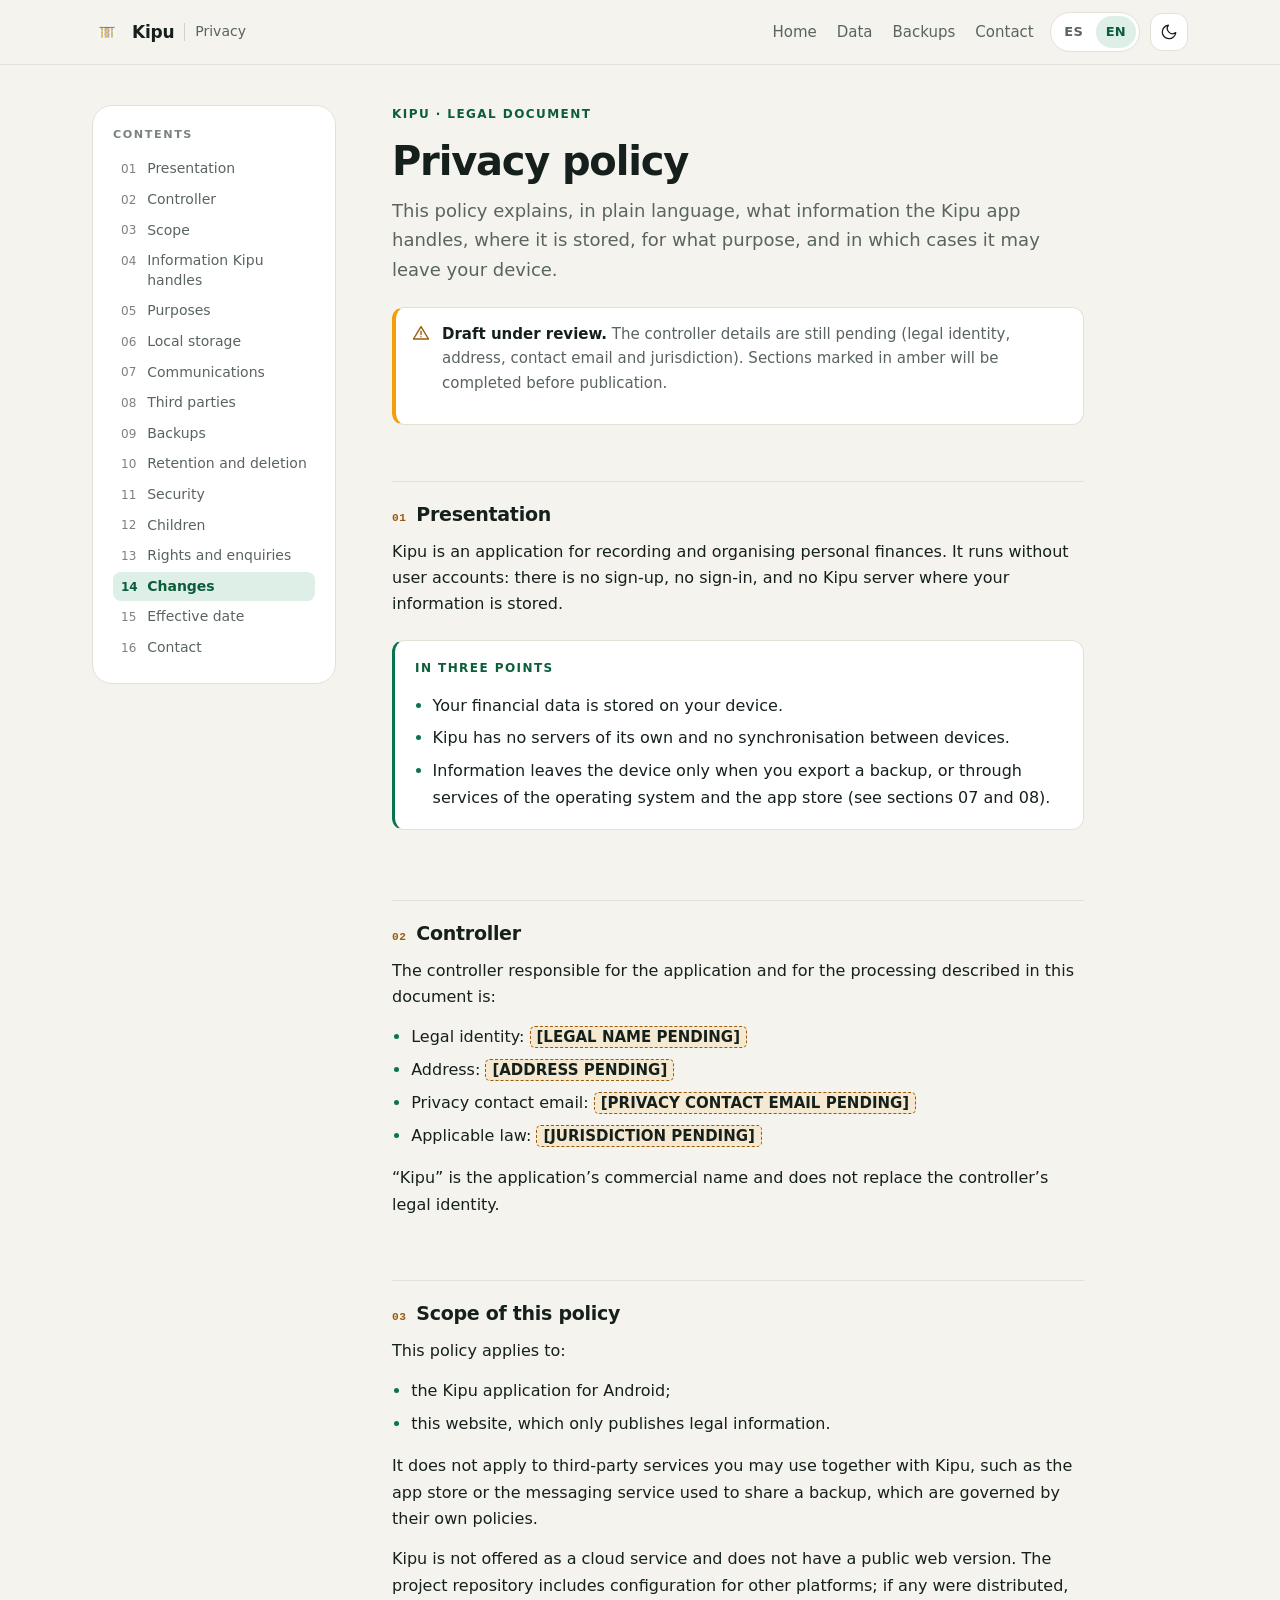
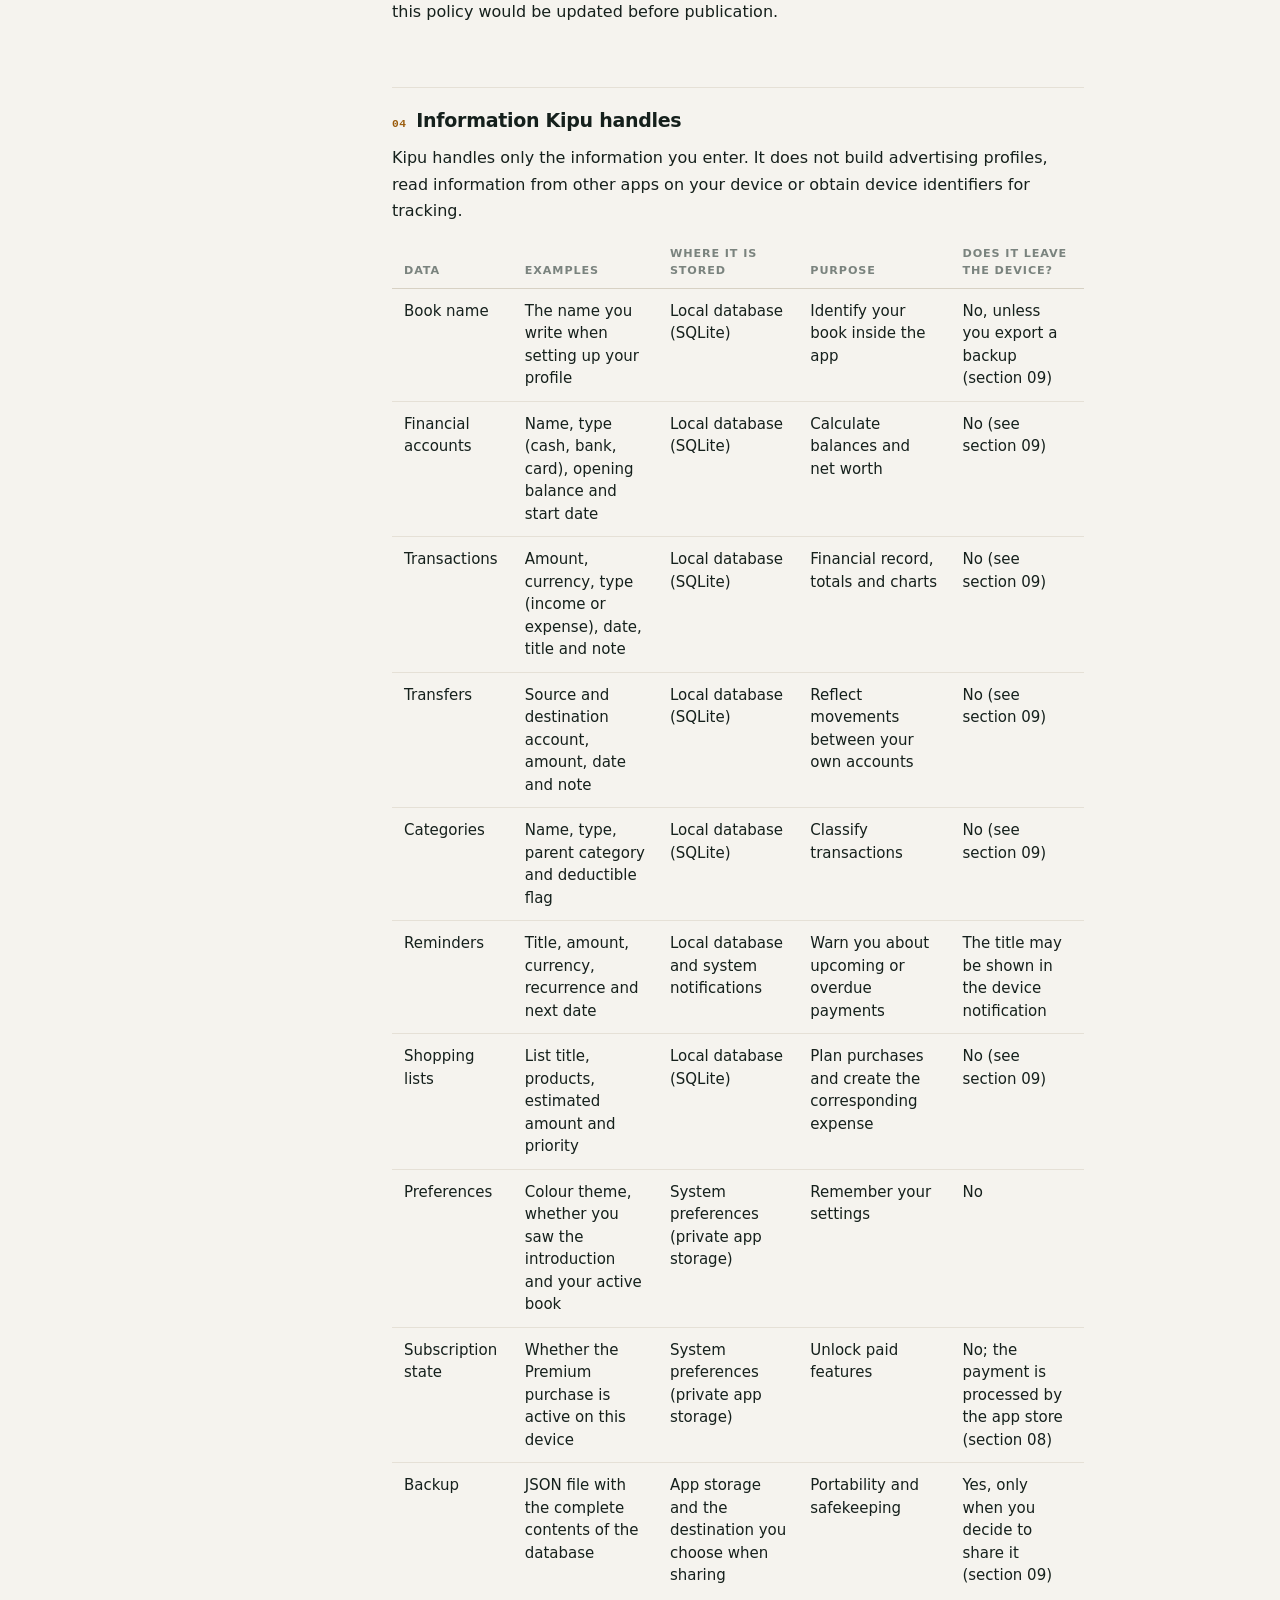
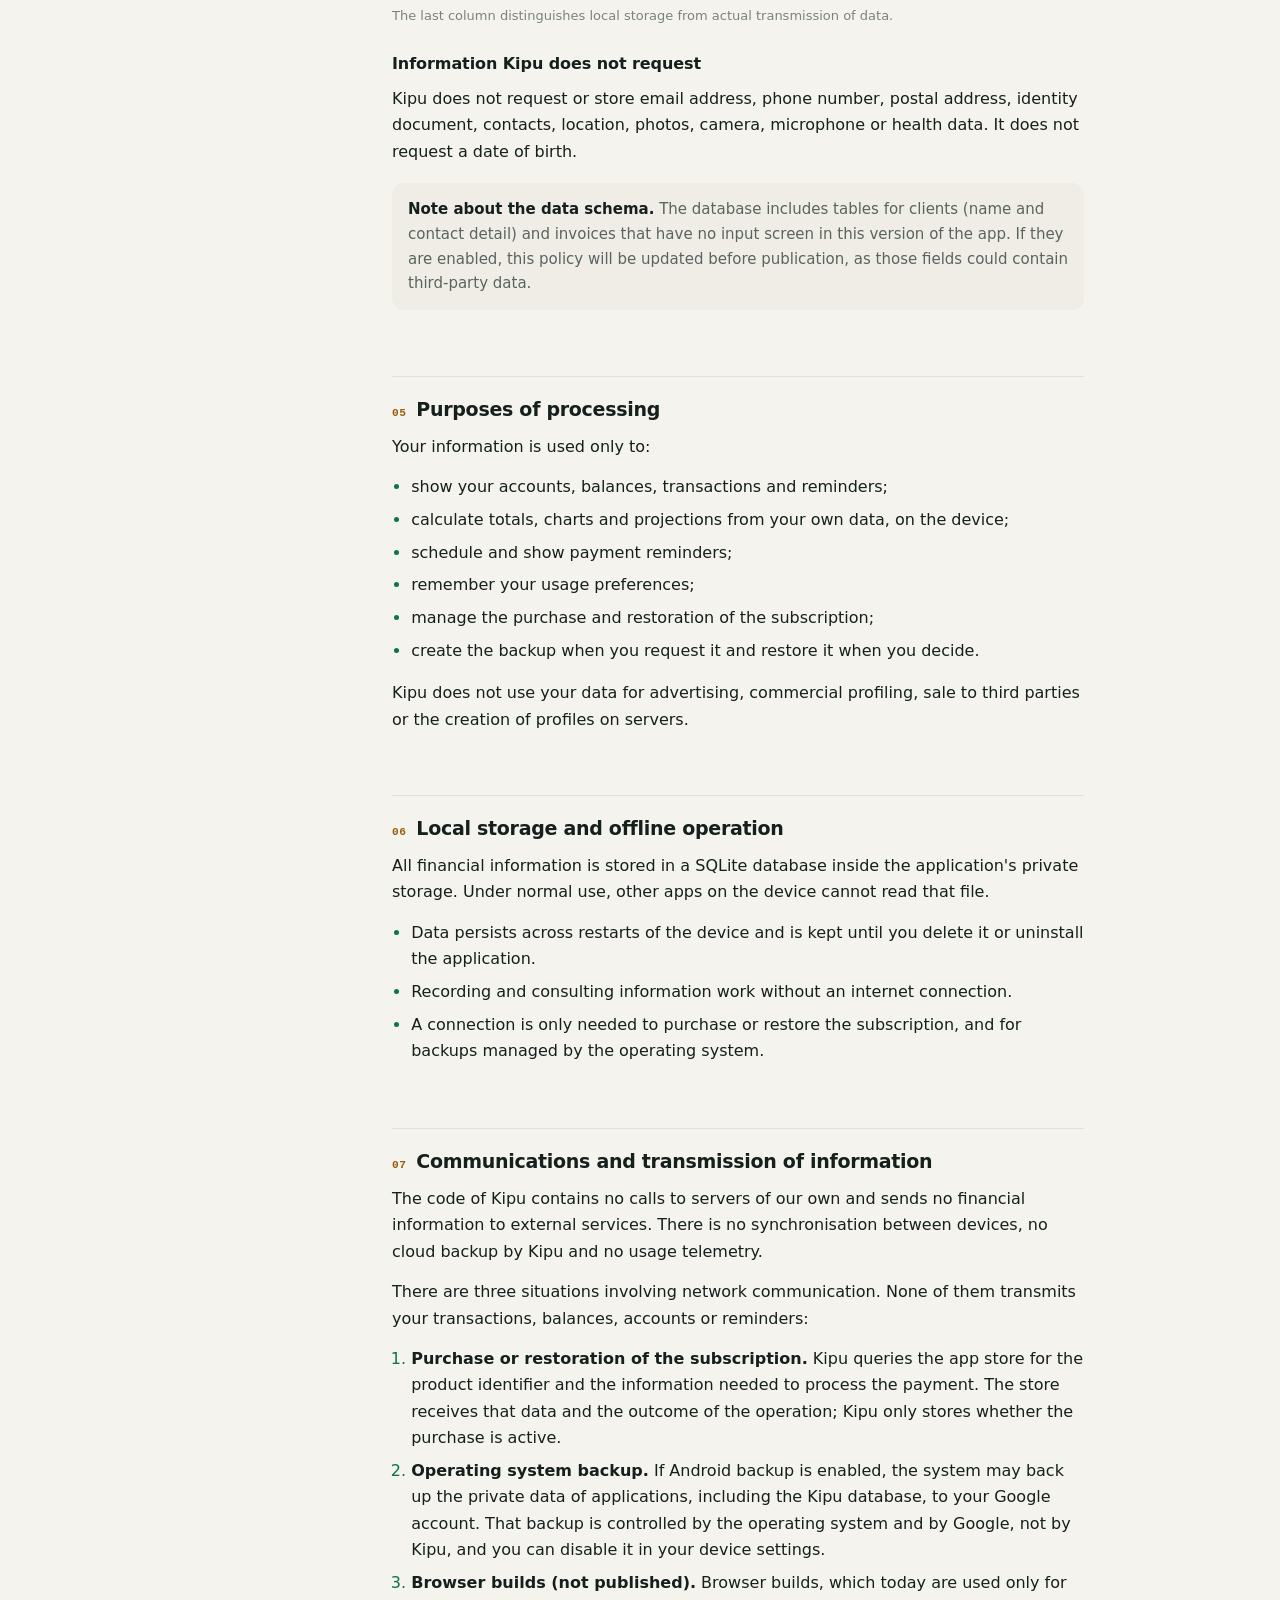
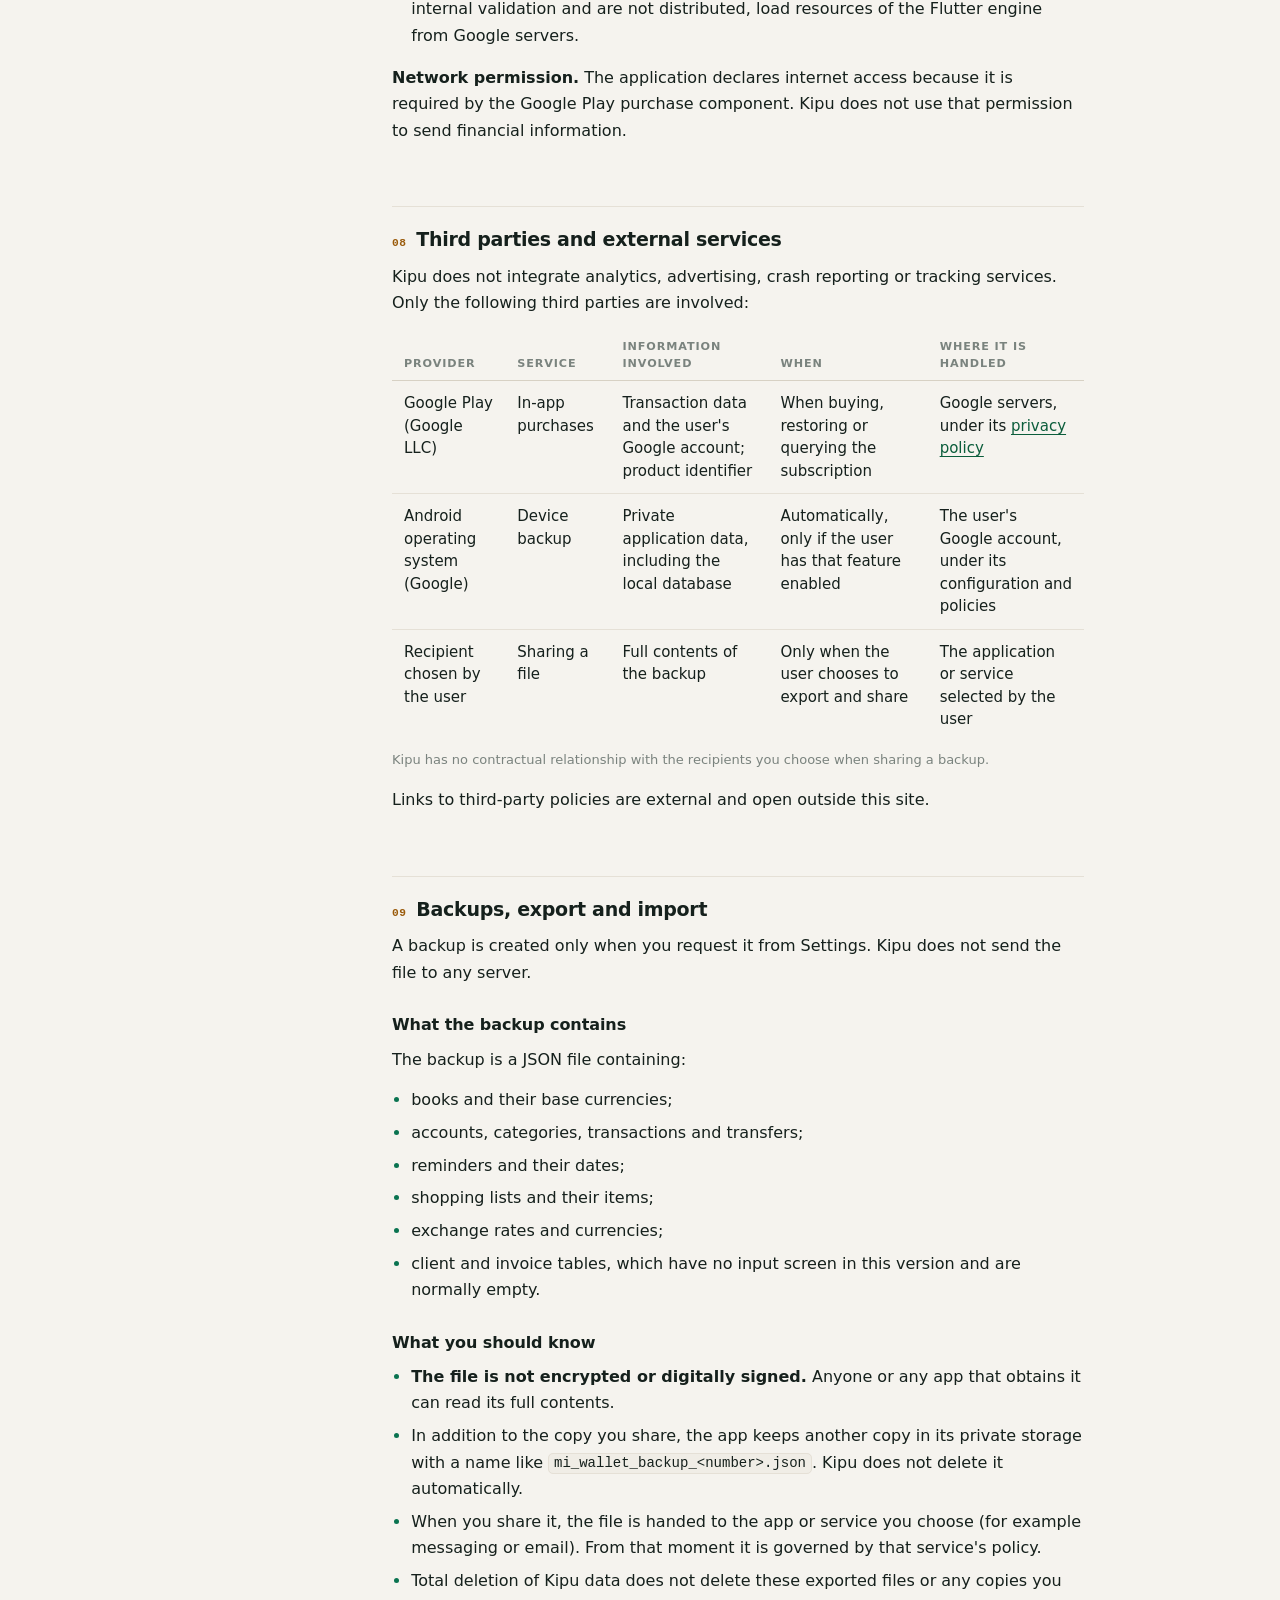
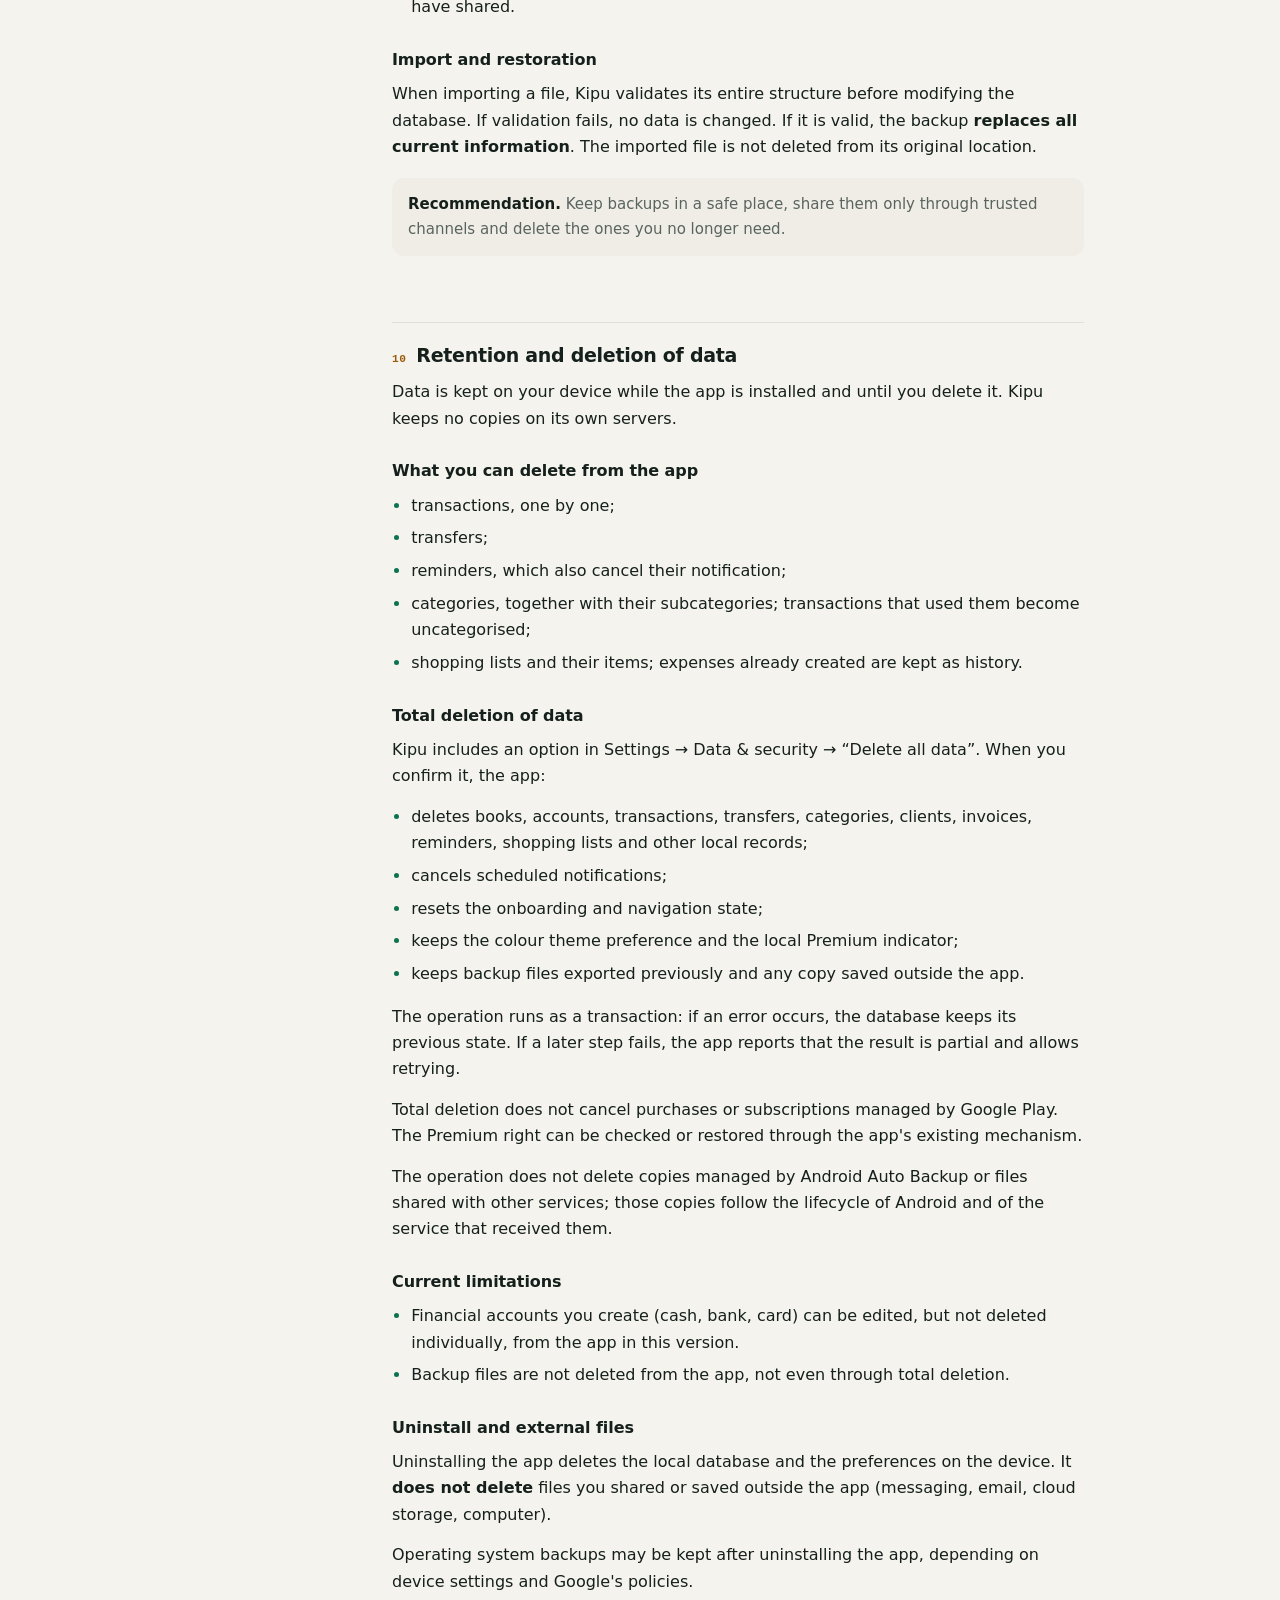
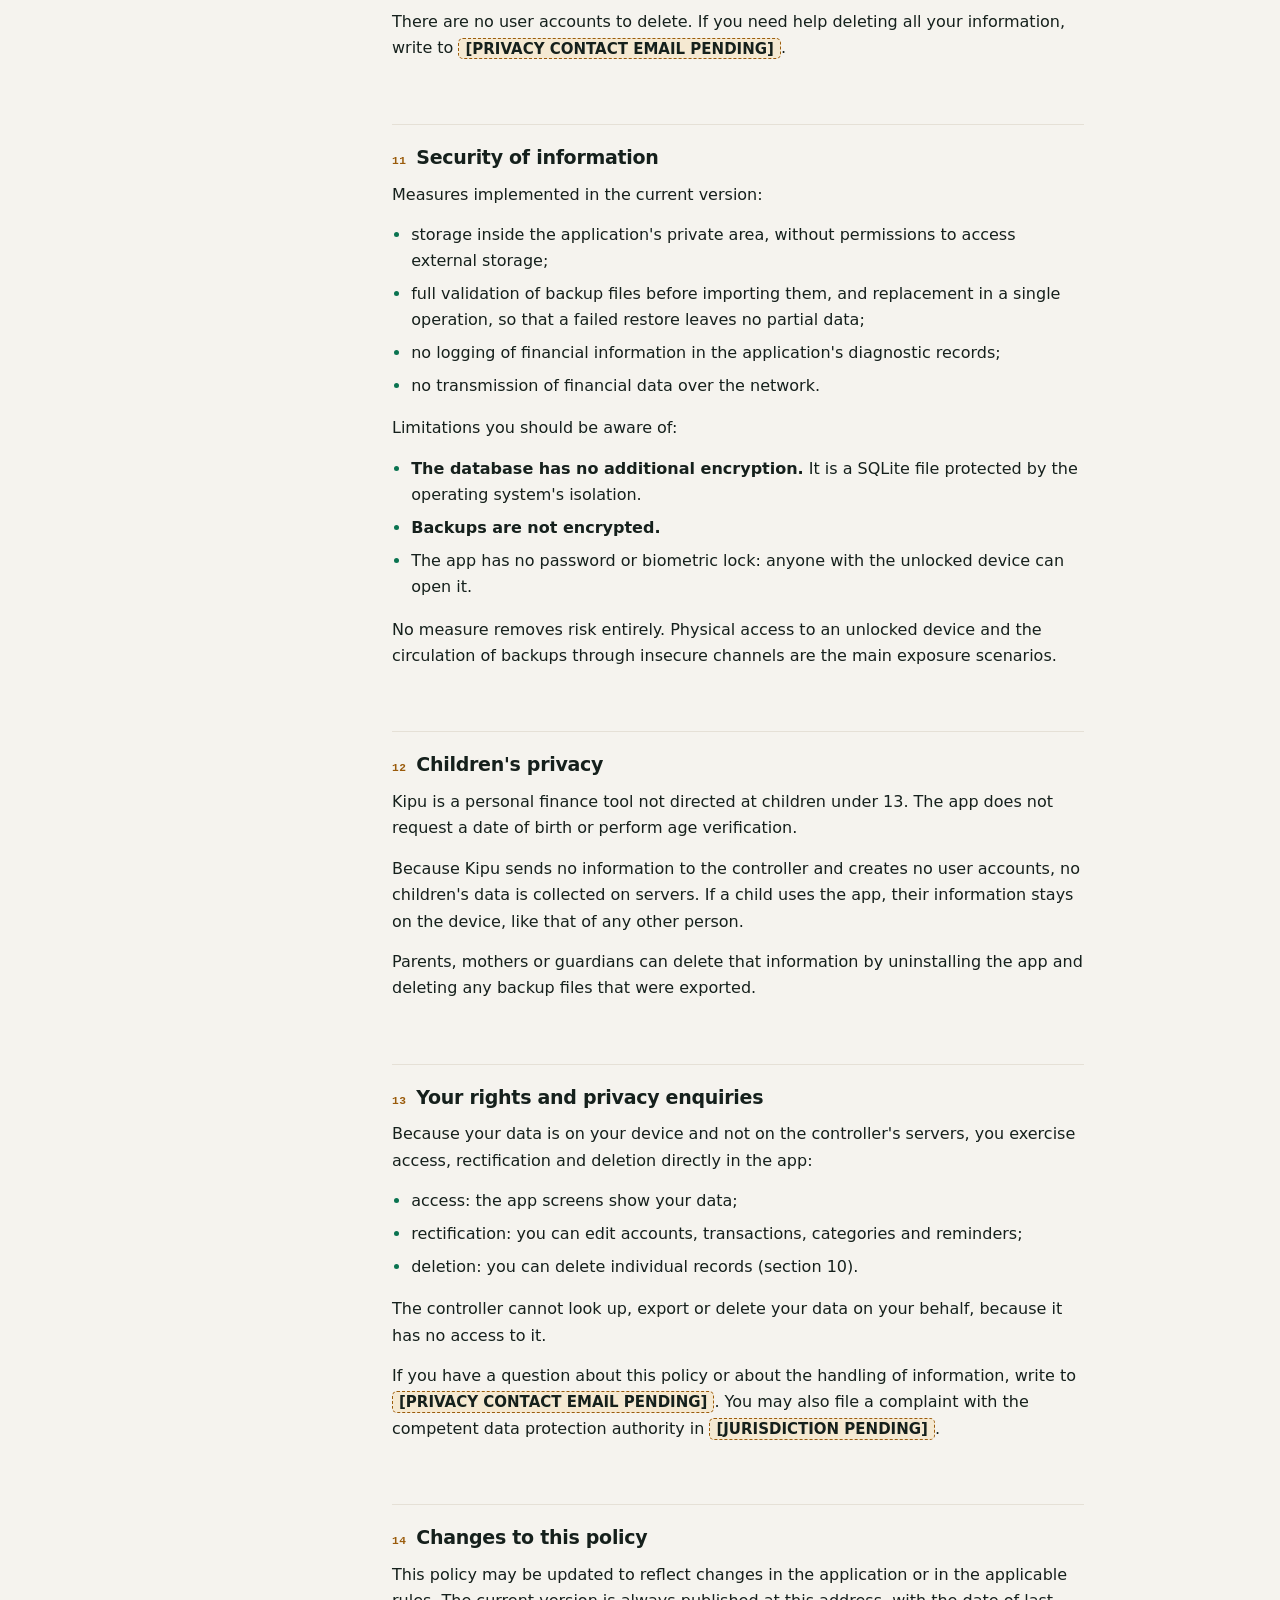
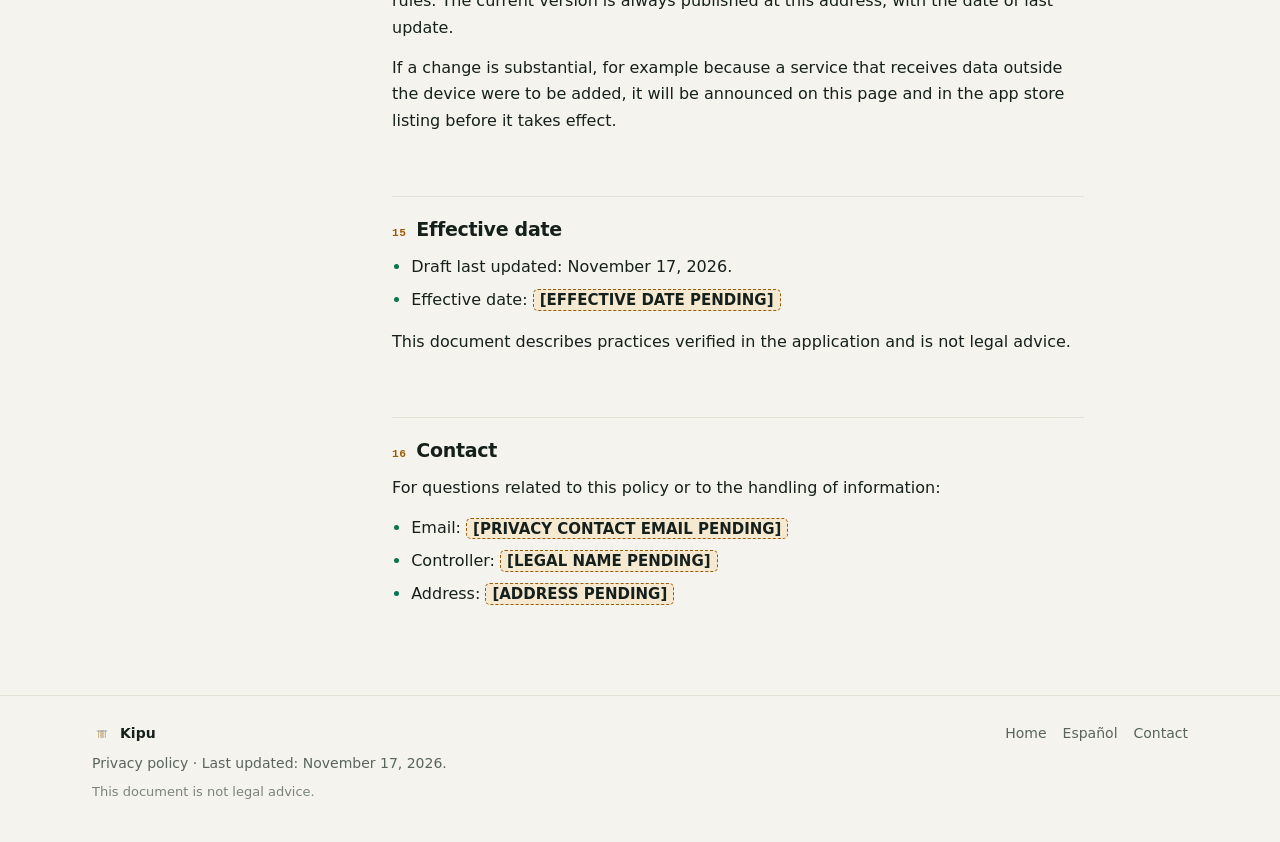
==== privacy-policy/en/index.html @ 2801b1ff "docs: add bilingual privacy policy site for GitHub Pages" ====
<!DOCTYPE html>
<html lang="en">
  <head>
    <meta charset="utf-8" />
    <meta name="viewport" content="width=device-width, initial-scale=1" />
    <title>Privacy policy · Kipu</title>
    <meta name="description" content="Kipu privacy policy: what information the app handles, how it is stored on your device, which operations use the network, how backups work and how data is deleted." />
    <link rel="canonical" href="https://kharoldcanova.github.io/kipu-privacy/privacy-policy/en/" />
    <link rel="alternate" hreflang="es" href="https://kharoldcanova.github.io/kipu-privacy/privacy-policy/es/" />
    <link rel="alternate" hreflang="en" href="https://kharoldcanova.github.io/kipu-privacy/privacy-policy/en/" />
    <link rel="alternate" hreflang="x-default" href="https://kharoldcanova.github.io/kipu-privacy/privacy-policy/es/" />
    <meta property="og:type" content="article" />
    <meta property="og:site_name" content="Kipu" />
    <meta property="og:title" content="Privacy policy · Kipu" />
    <meta property="og:description" content="How Kipu handles your information: local storage, no user accounts and no servers of our own." />
    <meta property="og:url" content="https://kharoldcanova.github.io/kipu-privacy/privacy-policy/en/" />
    <meta property="og:image" content="https://kharoldcanova.github.io/kipu-privacy/assets/images/og-image.png" />
    <meta property="og:image:width" content="1200" />
    <meta property="og:image:height" content="630" />
    <meta property="og:locale" content="en_US" />
    <meta property="og:locale:alternate" content="es_ES" />
    <meta name="twitter:card" content="summary_large_image" />
    <link rel="icon" type="image/png" sizes="32x32" href="../../assets/images/favicon-32.png" />
    <link rel="apple-touch-icon" href="../../assets/images/apple-touch-icon.png" />
    <meta name="theme-color" content="#F5F3EE" media="(prefers-color-scheme: light)" />
    <meta name="theme-color" content="#0B100E" media="(prefers-color-scheme: dark)" />
    <link rel="stylesheet" href="../../assets/css/styles.css" />
    <script>try{var t=window.localStorage.getItem('kipu-privacy-theme');if(t==='dark'||t==='light')document.documentElement.setAttribute('data-theme',t);}catch(e){}</script>
  </head>
  <body>
    <a class="skip" href="#content">Skip to content</a>
    <header class="site-header">
      <div class="shell site-header__inner">
        <a class="brand" href="../../" aria-label="Kipu — home">
          <img class="brand__mark" src="../../assets/images/khipu-mark.svg" alt="" width="30" height="30" />
          <span class="brand__name">Kipu</span>
          <span class="brand__divider" aria-hidden="true"></span>
          <span class="brand__section">Privacy</span>
        </a>
        <nav class="site-nav" aria-label="Primary navigation">
          <a href="../../">Home</a>
          <a href="#s04">Data</a>
          <a href="#s09">Backups</a>
          <a href="#s16">Contact</a>
        </nav>
        <div class="header-actions">
          <div class="lang" role="group" aria-label="Document language">
            <a href="../es/" data-lang-base="../es/" hreflang="es" lang="es">ES</a>
            <a href="./" aria-current="page" hreflang="en" lang="en">EN</a>
          </div>
          <button id="theme-toggle" class="icon-btn theme-toggle" type="button" aria-pressed="false" aria-label="Switch theme" data-label-dark="Switch to dark theme" data-label-light="Switch to light theme">
            <svg class="icon-moon" viewBox="0 0 24 24" fill="none" stroke="currentColor" stroke-width="1.7" stroke-linecap="round" stroke-linejoin="round" aria-hidden="true" focusable="false"><path d="M21 12.8A9 9 0 1 1 11.2 3a7 7 0 0 0 9.8 9.8Z" /></svg>
            <svg class="icon-sun" viewBox="0 0 24 24" fill="none" stroke="currentColor" stroke-width="1.7" stroke-linecap="round" stroke-linejoin="round" aria-hidden="true" focusable="false"><circle cx="12" cy="12" r="4.2" /><path d="M12 2.5v2.2M12 19.3v2.2M4.2 4.2l1.6 1.6M18.2 18.2l1.6 1.6M2.5 12h2.2M19.3 12h2.2M4.2 19.8l1.6-1.6M18.2 5.8l1.6-1.6" /></svg>
            <span class="sr-only theme-toggle__label">Switch theme</span>
          </button>
        </div>
      </div>
    </header>
    <main id="content" class="shell">
      <div class="doc">
        <nav class="toc" aria-labelledby="toc-title">
          <p class="toc__title" id="toc-title">Contents</p>
          <ol>
            <li><a href="#s01"><span class="num">01</span> Presentation</a></li>
            <li><a href="#s02"><span class="num">02</span> Controller</a></li>
            <li><a href="#s03"><span class="num">03</span> Scope</a></li>
            <li><a href="#s04"><span class="num">04</span> Information Kipu handles</a></li>
            <li><a href="#s05"><span class="num">05</span> Purposes</a></li>
            <li><a href="#s06"><span class="num">06</span> Local storage</a></li>
            <li><a href="#s07"><span class="num">07</span> Communications</a></li>
            <li><a href="#s08"><span class="num">08</span> Third parties</a></li>
            <li><a href="#s09"><span class="num">09</span> Backups</a></li>
            <li><a href="#s10"><span class="num">10</span> Retention and deletion</a></li>
            <li><a href="#s11"><span class="num">11</span> Security</a></li>
            <li><a href="#s12"><span class="num">12</span> Children</a></li>
            <li><a href="#s13"><span class="num">13</span> Rights and enquiries</a></li>
            <li><a href="#s14"><span class="num">14</span> Changes</a></li>
            <li><a href="#s15"><span class="num">15</span> Effective date</a></li>
            <li><a href="#s16"><span class="num">16</span> Contact</a></li>
          </ol>
        </nav>
        <article class="prose">
          <p class="eyebrow">Kipu · Legal document</p>
          <h1>Privacy policy</h1>
          <p class="lede">This policy explains, in plain language, what information the Kipu app handles, where it is stored, for what purpose, and in which cases it may leave your device.</p>
          <div class="draft" role="note">
            <svg class="draft__icon" viewBox="0 0 24 24" fill="none" stroke="currentColor" stroke-width="1.9" stroke-linecap="round" stroke-linejoin="round" aria-hidden="true" focusable="false"><path d="M12 3.5 22 20H2L12 3.5Z" /><path d="M12 9.5v4.5M12 17h.01" /></svg>
            <p><strong>Draft under review.</strong> The controller details are still pending (legal identity, address, contact email and jurisdiction). Sections marked in amber will be completed before publication.</p>
          </div>
          <section id="s01" aria-labelledby="h-s01">
            <h2 id="h-s01"><span class="snum">01</span> Presentation</h2>
            <p>Kipu is an application for recording and organising personal finances. It runs without user accounts: there is no sign-up, no sign-in, and no Kipu server where your information is stored.</p>
            <div class="callout">
              <p class="callout__title">In three points</p>
              <ul>
                <li>Your financial data is stored on your device.</li>
                <li>Kipu has no servers of its own and no synchronisation between devices.</li>
                <li>Information leaves the device only when you export a backup, or through services of the operating system and the app store (see sections 07 and 08).</li>
              </ul>
            </div>
          </section>
          <section id="s02" aria-labelledby="h-s02">
            <h2 id="h-s02"><span class="snum">02</span> Controller</h2>
            <p>The controller responsible for the application and for the processing described in this document is:</p>
            <ul>
              <li>Legal identity: <span class="pending">[LEGAL NAME PENDING]</span></li>
              <li>Address: <span class="pending">[ADDRESS PENDING]</span></li>
              <li>Privacy contact email: <span class="pending">[PRIVACY CONTACT EMAIL PENDING]</span></li>
              <li>Applicable law: <span class="pending">[JURISDICTION PENDING]</span></li>
            </ul>
            <p>“Kipu” is the application’s commercial name and does not replace the controller’s legal identity.</p>
          </section>
          <section id="s03" aria-labelledby="h-s03">
            <h2 id="h-s03"><span class="snum">03</span> Scope of this policy</h2>
            <p>This policy applies to:</p>
            <ul>
              <li>the Kipu application for Android;</li>
              <li>this website, which only publishes legal information.</li>
            </ul>
            <p>It does not apply to third-party services you may use together with Kipu, such as the app store or the messaging service used to share a backup, which are governed by their own policies.</p>
            <p>Kipu is not offered as a cloud service and does not have a public web version. The project repository includes configuration for other platforms; if any were distributed, this policy would be updated before publication.</p>
          </section>
          <section id="s04" aria-labelledby="h-s04">
            <h2 id="h-s04"><span class="snum">04</span> Information Kipu handles</h2>
            <p>Kipu handles only the information you enter. It does not build advertising profiles, read information from other apps on your device or obtain device identifiers for tracking.</p>
            <table class="table">
              <caption>The last column distinguishes local storage from actual transmission of data.</caption>
              <thead>
                <tr>
                  <th scope="col">Data</th>
                  <th scope="col">Examples</th>
                  <th scope="col">Where it is stored</th>
                  <th scope="col">Purpose</th>
                  <th scope="col">Does it leave the device?</th>
                </tr>
              </thead>
              <tbody>
                <tr>
                  <td data-label="Data">Book name</td>
                  <td data-label="Examples">The name you write when setting up your profile</td>
                  <td data-label="Where it is stored">Local database (SQLite)</td>
                  <td data-label="Purpose">Identify your book inside the app</td>
                  <td data-label="Does it leave the device?">No, unless you export a backup (section 09)</td>
                </tr>
                <tr>
                  <td data-label="Data">Financial accounts</td>
                  <td data-label="Examples">Name, type (cash, bank, card), opening balance and start date</td>
                  <td data-label="Where it is stored">Local database (SQLite)</td>
                  <td data-label="Purpose">Calculate balances and net worth</td>
                  <td data-label="Does it leave the device?">No (see section 09)</td>
                </tr>
                <tr>
                  <td data-label="Data">Transactions</td>
                  <td data-label="Examples">Amount, currency, type (income or expense), date, title and note</td>
                  <td data-label="Where it is stored">Local database (SQLite)</td>
                  <td data-label="Purpose">Financial record, totals and charts</td>
                  <td data-label="Does it leave the device?">No (see section 09)</td>
                </tr>
                <tr>
                  <td data-label="Data">Transfers</td>
                  <td data-label="Examples">Source and destination account, amount, date and note</td>
                  <td data-label="Where it is stored">Local database (SQLite)</td>
                  <td data-label="Purpose">Reflect movements between your own accounts</td>
                  <td data-label="Does it leave the device?">No (see section 09)</td>
                </tr>
                <tr>
                  <td data-label="Data">Categories</td>
                  <td data-label="Examples">Name, type, parent category and deductible flag</td>
                  <td data-label="Where it is stored">Local database (SQLite)</td>
                  <td data-label="Purpose">Classify transactions</td>
                  <td data-label="Does it leave the device?">No (see section 09)</td>
                </tr>
                <tr>
                  <td data-label="Data">Reminders</td>
                  <td data-label="Examples">Title, amount, currency, recurrence and next date</td>
                  <td data-label="Where it is stored">Local database and system notifications</td>
                  <td data-label="Purpose">Warn you about upcoming or overdue payments</td>
                  <td data-label="Does it leave the device?">The title may be shown in the device notification</td>
                </tr>
                <tr>
                  <td data-label="Data">Shopping lists</td>
                  <td data-label="Examples">List title, products, estimated amount and priority</td>
                  <td data-label="Where it is stored">Local database (SQLite)</td>
                  <td data-label="Purpose">Plan purchases and create the corresponding expense</td>
                  <td data-label="Does it leave the device?">No (see section 09)</td>
                </tr>
                <tr>
                  <td data-label="Data">Preferences</td>
                  <td data-label="Examples">Colour theme, whether you saw the introduction and your active book</td>
                  <td data-label="Where it is stored">System preferences (private app storage)</td>
                  <td data-label="Purpose">Remember your settings</td>
                  <td data-label="Does it leave the device?">No</td>
                </tr>
                <tr>
                  <td data-label="Data">Subscription state</td>
                  <td data-label="Examples">Whether the Premium purchase is active on this device</td>
                  <td data-label="Where it is stored">System preferences (private app storage)</td>
                  <td data-label="Purpose">Unlock paid features</td>
                  <td data-label="Does it leave the device?">No; the payment is processed by the app store (section 08)</td>
                </tr>
                <tr>
                  <td data-label="Data">Backup</td>
                  <td data-label="Examples">JSON file with the complete contents of the database</td>
                  <td data-label="Where it is stored">App storage and the destination you choose when sharing</td>
                  <td data-label="Purpose">Portability and safekeeping</td>
                  <td data-label="Does it leave the device?">Yes, only when you decide to share it (section 09)</td>
                </tr>
              </tbody>
            </table>
            <h3>Information Kipu does not request</h3>
            <p>Kipu does not request or store email address, phone number, postal address, identity document, contacts, location, photos, camera, microphone or health data. It does not request a date of birth.</p>
            <div class="note">
              <strong>Note about the data schema.</strong> The database includes tables for clients (name and contact detail) and invoices that have no input screen in this version of the app. If they are enabled, this policy will be updated before publication, as those fields could contain third-party data.
            </div>
          </section>
          <section id="s05" aria-labelledby="h-s05">
            <h2 id="h-s05"><span class="snum">05</span> Purposes of processing</h2>
            <p>Your information is used only to:</p>
            <ul>
              <li>show your accounts, balances, transactions and reminders;</li>
              <li>calculate totals, charts and projections from your own data, on the device;</li>
              <li>schedule and show payment reminders;</li>
              <li>remember your usage preferences;</li>
              <li>manage the purchase and restoration of the subscription;</li>
              <li>create the backup when you request it and restore it when you decide.</li>
            </ul>
            <p>Kipu does not use your data for advertising, commercial profiling, sale to third parties or the creation of profiles on servers.</p>
          </section>
          <section id="s06" aria-labelledby="h-s06">
            <h2 id="h-s06"><span class="snum">06</span> Local storage and offline operation</h2>
            <p>All financial information is stored in a SQLite database inside the application's private storage. Under normal use, other apps on the device cannot read that file.</p>
            <ul>
              <li>Data persists across restarts of the device and is kept until you delete it or uninstall the application.</li>
              <li>Recording and consulting information work without an internet connection.</li>
              <li>A connection is only needed to purchase or restore the subscription, and for backups managed by the operating system.</li>
            </ul>
          </section>
          <section id="s07" aria-labelledby="h-s07">
            <h2 id="h-s07"><span class="snum">07</span> Communications and transmission of information</h2>
            <p>The code of Kipu contains no calls to servers of our own and sends no financial information to external services. There is no synchronisation between devices, no cloud backup by Kipu and no usage telemetry.</p>
            <p>There are three situations involving network communication. None of them transmits your transactions, balances, accounts or reminders:</p>
            <ol>
              <li><strong>Purchase or restoration of the subscription.</strong> Kipu queries the app store for the product identifier and the information needed to process the payment. The store receives that data and the outcome of the operation; Kipu only stores whether the purchase is active.</li>
              <li><strong>Operating system backup.</strong> If Android backup is enabled, the system may back up the private data of applications, including the Kipu database, to your Google account. That backup is controlled by the operating system and by Google, not by Kipu, and you can disable it in your device settings.</li>
              <li><strong>Browser builds (not published).</strong> Browser builds, which today are used only for internal validation and are not distributed, load resources of the Flutter engine from Google servers.</li>
            </ol>
            <p><strong>Network permission.</strong> The application declares internet access because it is required by the Google Play purchase component. Kipu does not use that permission to send financial information.</p>
          </section>
          <section id="s08" aria-labelledby="h-s08">
            <h2 id="h-s08"><span class="snum">08</span> Third parties and external services</h2>
            <p>Kipu does not integrate analytics, advertising, crash reporting or tracking services. Only the following third parties are involved:</p>
            <table class="table">
              <caption>Kipu has no contractual relationship with the recipients you choose when sharing a backup.</caption>
              <thead>
                <tr>
                  <th scope="col">Provider</th>
                  <th scope="col">Service</th>
                  <th scope="col">Information involved</th>
                  <th scope="col">When</th>
                  <th scope="col">Where it is handled</th>
                </tr>
              </thead>
              <tbody>
                <tr>
                  <td data-label="Provider">Google Play (Google LLC)</td>
                  <td data-label="Service">In-app purchases</td>
                  <td data-label="Information">Transaction data and the user's Google account; product identifier</td>
                  <td data-label="When">When buying, restoring or querying the subscription</td>
                  <td data-label="Where it is handled">Google servers, under its <a href="https://policies.google.com/privacy" rel="noopener external">privacy policy</a></td>
                </tr>
                <tr>
                  <td data-label="Provider">Android operating system (Google)</td>
                  <td data-label="Service">Device backup</td>
                  <td data-label="Information">Private application data, including the local database</td>
                  <td data-label="When">Automatically, only if the user has that feature enabled</td>
                  <td data-label="Where it is handled">The user's Google account, under its configuration and policies</td>
                </tr>
                <tr>
                  <td data-label="Provider">Recipient chosen by the user</td>
                  <td data-label="Service">Sharing a file</td>
                  <td data-label="Information">Full contents of the backup</td>
                  <td data-label="When">Only when the user chooses to export and share</td>
                  <td data-label="Where it is handled">The application or service selected by the user</td>
                </tr>
              </tbody>
            </table>
            <p>Links to third-party policies are external and open outside this site.</p>
          </section>
          <section id="s09" aria-labelledby="h-s09">
            <h2 id="h-s09"><span class="snum">09</span> Backups, export and import</h2>
            <p>A backup is created only when you request it from Settings. Kipu does not send the file to any server.</p>
            <h3>What the backup contains</h3>
            <p>The backup is a JSON file containing:</p>
            <ul>
              <li>books and their base currencies;</li>
              <li>accounts, categories, transactions and transfers;</li>
              <li>reminders and their dates;</li>
              <li>shopping lists and their items;</li>
              <li>exchange rates and currencies;</li>
              <li>client and invoice tables, which have no input screen in this version and are normally empty.</li>
            </ul>
            <h3>What you should know</h3>
            <ul>
              <li><strong>The file is not encrypted or digitally signed.</strong> Anyone or any app that obtains it can read its full contents.</li>
              <li>In addition to the copy you share, the app keeps another copy in its private storage with a name like <code>mi_wallet_backup_&lt;number&gt;.json</code>. Kipu does not delete it automatically.</li>
              <li>When you share it, the file is handed to the app or service you choose (for example messaging or email). From that moment it is governed by that service's policy.</li>
              <li>Total deletion of Kipu data does not delete these exported files or any copies you have shared.</li>
            </ul>
            <h3>Import and restoration</h3>
            <p>When importing a file, Kipu validates its entire structure before modifying the database. If validation fails, no data is changed. If it is valid, the backup <strong>replaces all current information</strong>. The imported file is not deleted from its original location.</p>
            <div class="note">
              <strong>Recommendation.</strong> Keep backups in a safe place, share them only through trusted channels and delete the ones you no longer need.
            </div>
          </section>
          <section id="s10" aria-labelledby="h-s10">
            <h2 id="h-s10"><span class="snum">10</span> Retention and deletion of data</h2>
            <p>Data is kept on your device while the app is installed and until you delete it. Kipu keeps no copies on its own servers.</p>
            <h3>What you can delete from the app</h3>
            <ul>
              <li>transactions, one by one;</li>
              <li>transfers;</li>
              <li>reminders, which also cancel their notification;</li>
              <li>categories, together with their subcategories; transactions that used them become uncategorised;</li>
              <li>shopping lists and their items; expenses already created are kept as history.</li>
            </ul>
            <h3>Total deletion of data</h3>
            <p>
              Kipu includes an option in Settings → Data & security →
              “Delete all data”. When you confirm it, the app:
            </p>
            <ul>
              <li>
                deletes books, accounts, transactions, transfers, categories,
                clients, invoices, reminders, shopping lists and other local
                records;
              </li>
              <li>cancels scheduled notifications;</li>
              <li>resets the onboarding and navigation state;</li>
              <li>
                keeps the colour theme preference and the local Premium
                indicator;
              </li>
              <li>
                keeps backup files exported previously and any copy saved
                outside the app.
              </li>
            </ul>
            <p>
              The operation runs as a transaction: if an error occurs, the
              database keeps its previous state. If a later step fails, the app
              reports that the result is partial and allows retrying.
            </p>
            <p>
              Total deletion does not cancel purchases or subscriptions managed
              by Google Play. The Premium right can be checked or restored
              through the app's existing mechanism.
            </p>
            <p>
              The operation does not delete copies managed by Android Auto Backup
              or files shared with other services; those copies follow the
              lifecycle of Android and of the service that received them.
            </p>

            <h3>Current limitations</h3>
            <ul>
              <li>
                Financial accounts you create (cash, bank, card) can be edited,
                but not deleted individually, from the app in this version.
              </li>
              <li>
                Backup files are not deleted from the app, not even through total
                deletion.
              </li>
            </ul>
            <h3>Uninstall and external files</h3>
            <p>Uninstalling the app deletes the local database and the preferences on the device. It <strong>does not delete</strong> files you shared or saved outside the app (messaging, email, cloud storage, computer).</p>
            <p>Operating system backups may be kept after uninstalling the app, depending on device settings and Google's policies.</p>
            <p>There are no user accounts to delete. If you need help deleting all your information, write to <span class="pending">[PRIVACY CONTACT EMAIL PENDING]</span>.</p>
          </section>
          <section id="s11" aria-labelledby="h-s11">
            <h2 id="h-s11"><span class="snum">11</span> Security of information</h2>
            <p>Measures implemented in the current version:</p>
            <ul>
              <li>storage inside the application's private area, without permissions to access external storage;</li>
              <li>full validation of backup files before importing them, and replacement in a single operation, so that a failed restore leaves no partial data;</li>
              <li>no logging of financial information in the application's diagnostic records;</li>
              <li>no transmission of financial data over the network.</li>
            </ul>
            <p>Limitations you should be aware of:</p>
            <ul>
              <li><strong>The database has no additional encryption.</strong> It is a SQLite file protected by the operating system's isolation.</li>
              <li><strong>Backups are not encrypted.</strong></li>
              <li>The app has no password or biometric lock: anyone with the unlocked device can open it.</li>
            </ul>
            <p>No measure removes risk entirely. Physical access to an unlocked device and the circulation of backups through insecure channels are the main exposure scenarios.</p>
          </section>
          <section id="s12" aria-labelledby="h-s12">
            <h2 id="h-s12"><span class="snum">12</span> Children's privacy</h2>
            <p>Kipu is a personal finance tool not directed at children under 13. The app does not request a date of birth or perform age verification.</p>
            <p>Because Kipu sends no information to the controller and creates no user accounts, no children's data is collected on servers. If a child uses the app, their information stays on the device, like that of any other person.</p>
            <p>Parents, mothers or guardians can delete that information by uninstalling the app and deleting any backup files that were exported.</p>
          </section>
          <section id="s13" aria-labelledby="h-s13">
            <h2 id="h-s13"><span class="snum">13</span> Your rights and privacy enquiries</h2>
            <p>Because your data is on your device and not on the controller's servers, you exercise access, rectification and deletion directly in the app:</p>
            <ul>
              <li>access: the app screens show your data;</li>
              <li>rectification: you can edit accounts, transactions, categories and reminders;</li>
              <li>deletion: you can delete individual records (section 10).</li>
            </ul>
            <p>The controller cannot look up, export or delete your data on your behalf, because it has no access to it.</p>
            <p>If you have a question about this policy or about the handling of information, write to <span class="pending">[PRIVACY CONTACT EMAIL PENDING]</span>. You may also file a complaint with the competent data protection authority in <span class="pending">[JURISDICTION PENDING]</span>.</p>
          </section>
          <section id="s14" aria-labelledby="h-s14">
            <h2 id="h-s14"><span class="snum">14</span> Changes to this policy</h2>
            <p>This policy may be updated to reflect changes in the application or in the applicable rules. The current version is always published at this address, with the date of last update.</p>
            <p>If a change is substantial, for example because a service that receives data outside the device were to be added, it will be announced on this page and in the app store listing before it takes effect.</p>
          </section>
          <section id="s15" aria-labelledby="h-s15">
            <h2 id="h-s15"><span class="snum">15</span> Effective date</h2>
            <ul>
              <li>Draft last updated: November 17, 2026.</li>
              <li>Effective date: <span class="pending">[EFFECTIVE DATE PENDING]</span></li>
            </ul>
            <p>This document describes practices verified in the application and is not legal advice.</p>
          </section>
          <section id="s16" aria-labelledby="h-s16">
            <h2 id="h-s16"><span class="snum">16</span> Contact</h2>
            <p>For questions related to this policy or to the handling of information:</p>
            <ul>
              <li>Email: <span class="pending">[PRIVACY CONTACT EMAIL PENDING]</span></li>
              <li>Controller: <span class="pending">[LEGAL NAME PENDING]</span></li>
              <li>Address: <span class="pending">[ADDRESS PENDING]</span></li>
            </ul>
          </section>
        </article>
      </div>
    </main>
    <footer class="site-footer">
      <div class="shell site-footer__inner">
        <div>
          <p class="site-footer__brand"><img src="../../assets/images/khipu-mark.svg" alt="" width="20" height="20" /><span>Kipu</span></p>
          <p>Privacy policy · Last updated: November 17, 2026.</p>
          <p class="site-footer__legal">This document is not legal advice.</p>
        </div>
        <nav aria-label="Site links">
          <a href="../../">Home</a>
          <a href="../es/" hreflang="es" lang="es">Español</a>
          <a href="#s16">Contact</a>
        </nav>
      </div>
    </footer>
    <script src="../../assets/js/main.js" defer></script>
  </body>
</html>
---- assets/css/styles.css ----
/* ==========================================================================
   Kipu — Privacy site
   Identidad «Khipu»: papel hueso, tinta, cuerda verde pino y nudo ámbar.
   Tokens derivados de la app (AppColorsLight / AppColors / KipuRadius).
   ========================================================================== */

:root {
  color-scheme: light;

  /* Superficies */
  --bg: #f5f3ee;
  --surface: #ffffff;
  --surface-2: #f0ede6;
  --surface-3: #e9e5dc;
  --border: #e5e0d6;
  --border-strong: #d7d1c4;

  /* Texto */
  --text: #15201c;
  --text-2: #59645f;
  --text-muted: #7a837e;

  /* Marca */
  --pine: #0a7350;
  --pine-deep: #0b5d3b;
  --pine-soft: #ddefe6;
  --indigo: #4f46e5;
  --knot: #9a5b0b;
  --knot-bright: #f59e0b;
  --knot-ring: rgba(245, 158, 11, 0.18);
  --knot-soft: rgba(245, 158, 11, 0.12);
  --danger: #b4372b;

  /* Forma y ritmo */
  --radius-sm: 8px;
  --radius-md: 12px;
  --radius-card: 20px;
  --radius-pill: 999px;

  --shadow-soft: 0 1px 2px rgba(21, 32, 28, 0.04), 0 8px 24px rgba(21, 32, 28, 0.04);

  --font-sans: ui-sans-serif, system-ui, -apple-system, "Segoe UI", Roboto,
    "Helvetica Neue", Arial, "Noto Sans", sans-serif;
  --font-mono: ui-monospace, SFMono-Regular, "SF Mono", Menlo, Consolas,
    "Liberation Mono", monospace;

  --measure: 68ch;
  --header-h: 64px;
}

/* Tema oscuro: por preferencia del sistema o por elección explícita. */
@media (prefers-color-scheme: dark) {
  :root:not([data-theme="light"]) {
    color-scheme: dark;

    --bg: #0b100e;
    --surface: #111714;
    --surface-2: #151c19;
    --surface-3: #1a221e;
    --border: #26302b;
    --border-strong: #33403a;

    --text: #eef2ef;
    --text-2: #a6b2ac;
    --text-muted: #7f8b85;

    --pine: #55d6a0;
    --pine-deep: #86e5bc;
    --pine-soft: #143628;
    --indigo: #a5b4fc;
    --knot: #f2b544;
    --knot-bright: #f2b544;
    --knot-ring: rgba(242, 181, 68, 0.2);
    --knot-soft: rgba(242, 181, 68, 0.14);
    --danger: #ff8a7a;

    --shadow-soft: 0 1px 2px rgba(0, 0, 0, 0.4), 0 10px 28px rgba(0, 0, 0, 0.28);
  }
}

:root[data-theme="dark"] {
  color-scheme: dark;

  --bg: #0b100e;
  --surface: #111714;
  --surface-2: #151c19;
  --surface-3: #1a221e;
  --border: #26302b;
  --border-strong: #33403a;

  --text: #eef2ef;
  --text-2: #a6b2ac;
  --text-muted: #7f8b85;

  --pine: #55d6a0;
  --pine-deep: #86e5bc;
  --pine-soft: #143628;
  --indigo: #a5b4fc;
  --knot: #f2b544;
  --knot-bright: #f2b544;
  --knot-ring: rgba(242, 181, 68, 0.2);
  --knot-soft: rgba(242, 181, 68, 0.14);
  --danger: #ff8a7a;

  --shadow-soft: 0 1px 2px rgba(0, 0, 0, 0.4), 0 10px 28px rgba(0, 0, 0, 0.28);
}

/* --------------------------------------------------------------- Base ---- */

*,
*::before,
*::after {
  box-sizing: border-box;
}

html {
  scroll-behavior: smooth;
  -webkit-text-size-adjust: 100%;
}

body {
  margin: 0;
  background: var(--bg);
  color: var(--text);
  font-family: var(--font-sans);
  font-size: 1rem;
  line-height: 1.65;
  text-rendering: optimizeLegibility;
  -webkit-font-smoothing: antialiased;
}

img {
  max-width: 100%;
  height: auto;
}

a {
  color: var(--pine-deep);
  text-decoration: underline;
  text-decoration-thickness: 1px;
  text-underline-offset: 3px;
}

a:hover {
  text-decoration-thickness: 2px;
}

:where(a, button, summary, [tabindex]):focus-visible {
  outline: 2px solid var(--pine);
  outline-offset: 3px;
  border-radius: 6px;
}

.sr-only {
  position: absolute;
  width: 1px;
  height: 1px;
  padding: 0;
  margin: -1px;
  overflow: hidden;
  clip: rect(0 0 0 0);
  clip-path: inset(50%);
  white-space: nowrap;
  border: 0;
}

.skip {
  position: absolute;
  left: 12px;
  top: -100px;
  z-index: 100;
  padding: 10px 16px;
  background: var(--surface);
  color: var(--text);
  border: 1px solid var(--border-strong);
  border-radius: var(--radius-md);
  font-weight: 600;
  text-decoration: none;
  transition: top 0.15s ease;
}

.skip:focus {
  top: 12px;
}

.shell {
  width: 100%;
  max-width: 1160px;
  margin-inline: auto;
  padding-inline: clamp(16px, 4vw, 32px);
}

/* ------------------------------------------------------------- Header ---- */

.site-header {
  position: sticky;
  top: 0;
  z-index: 30;
  background: var(--bg);
  border-bottom: 1px solid var(--border);
}

.site-header__inner {
  display: flex;
  align-items: center;
  gap: 16px;
  min-height: var(--header-h);
  flex-wrap: wrap;
  padding-block: 10px;
}

.brand {
  display: inline-flex;
  align-items: center;
  gap: 10px;
  color: var(--text);
  text-decoration: none;
  margin-right: auto;
}

.brand__mark {
  width: 30px;
  height: 30px;
  flex: none;
}

.brand__name {
  font-size: 1.0625rem;
  font-weight: 700;
  letter-spacing: -0.015em;
}

.brand__divider {
  width: 1px;
  height: 18px;
  background: var(--border-strong);
  display: none;
}

.brand__section {
  display: none;
  color: var(--text-2);
  font-size: 0.875rem;
}

.site-nav {
  display: none;
  gap: 20px;
  font-size: 0.9375rem;
}

.site-nav a {
  color: var(--text-2);
  text-decoration: none;
  padding-block: 4px;
}

.site-nav a:hover {
  color: var(--text);
  text-decoration: underline;
  text-underline-offset: 4px;
}

.header-actions {
  display: flex;
  align-items: center;
  gap: 10px;
}

.lang {
  display: inline-flex;
  align-items: center;
  gap: 2px;
  padding: 3px;
  background: var(--surface);
  border: 1px solid var(--border);
  border-radius: var(--radius-pill);
}

.lang a {
  display: inline-block;
  min-width: 40px;
  padding: 5px 10px;
  border-radius: var(--radius-pill);
  font-size: 0.8125rem;
  font-weight: 600;
  letter-spacing: 0.02em;
  text-align: center;
  text-decoration: none;
  color: var(--text-2);
}

.lang a:hover {
  color: var(--text);
  background: var(--surface-2);
}

.lang a[aria-current="page"] {
  background: var(--pine-soft);
  color: var(--pine-deep);
}

.icon-btn {
  display: inline-flex;
  align-items: center;
  justify-content: center;
  width: 38px;
  height: 38px;
  padding: 0;
  background: var(--surface);
  color: var(--text);
  border: 1px solid var(--border);
  border-radius: var(--radius-md);
  cursor: pointer;
}

.icon-btn:hover {
  border-color: var(--border-strong);
  background: var(--surface-2);
}

.icon-btn svg {
  width: 18px;
  height: 18px;
}

/* Icono del conmutador: luna en claro, sol en oscuro. */
.theme-toggle .icon-sun {
  display: none;
}

:root[data-theme="dark"] .theme-toggle .icon-sun {
  display: block;
}

:root[data-theme="dark"] .theme-toggle .icon-moon {
  display: none;
}

@media (prefers-color-scheme: dark) {
  :root:not([data-theme="light"]) .theme-toggle .icon-sun {
    display: block;
  }

  :root:not([data-theme="light"]) .theme-toggle .icon-moon {
    display: none;
  }
}

@media (min-width: 720px) {
  .site-nav {
    display: flex;
  }

  .brand__divider,
  .brand__section {
    display: inline-block;
  }
}

/* --------------------------------------------------------------- Hero ---- */

.hero {
  padding-block: clamp(32px, 6vw, 64px) clamp(24px, 4vw, 40px);
}

.hero__card {
  display: grid;
  gap: clamp(20px, 4vw, 40px);
  align-items: center;
  padding: clamp(24px, 4vw, 48px);
  background: var(--surface);
  border: 1px solid var(--border);
  border-radius: var(--radius-card);
  box-shadow: var(--shadow-soft);
}

.hero__mark {
  width: clamp(96px, 18vw, 132px);
  height: auto;
  justify-self: start;
}

.hero h1 {
  margin: 0 0 12px;
  font-size: clamp(2rem, 5vw, 2.75rem);
  line-height: 1.1;
  letter-spacing: -0.03em;
  font-weight: 700;
}

.hero__lede {
  margin: 0;
  max-width: 54ch;
  color: var(--text-2);
  font-size: clamp(1rem, 2vw, 1.125rem);
}

.eyebrow {
  margin: 0 0 10px;
  color: var(--pine-deep);
  font-size: 0.75rem;
  font-weight: 700;
  letter-spacing: 0.12em;
  text-transform: uppercase;
}

@media (min-width: 860px) {
  .hero__card {
    grid-template-columns: auto minmax(0, 1fr);
  }
}

/* Cuerda decorativa: línea con nudos, motivo khipu. */
.cord {
  position: relative;
  height: 3px;
  max-width: 220px;
  margin: 28px 0 0;
  background: linear-gradient(
    to right,
    var(--pine) 0%,
    var(--pine) 55%,
    var(--indigo) 55%,
    var(--indigo) 100%
  );
  border-radius: var(--radius-pill);
  opacity: 0.75;
}

.cord::before,
.cord::after {
  content: "";
  position: absolute;
  top: 50%;
  width: 13px;
  height: 13px;
  border-radius: 50%;
  background: var(--knot-bright);
  transform: translateY(-50%);
}

.cord::before {
  left: 18%;
}

.cord::after {
  left: 62%;
}

/* ------------------------------------------------- Elección de idioma ---- */

.choices {
  display: grid;
  gap: 16px;
  margin: 0;
  padding: 0;
  list-style: none;
}

@media (min-width: 700px) {
  .choices {
    grid-template-columns: 1fr 1fr;
  }
}

.choice {
  display: flex;
  flex-direction: column;
  gap: 6px;
  height: 100%;
  padding: 22px 24px;
  background: var(--surface);
  border: 1px solid var(--border);
  border-radius: var(--radius-card);
  color: var(--text);
  text-decoration: none;
  transition: border-color 0.15s ease, background-color 0.15s ease;
}

.choice:hover {
  border-color: var(--pine);
  background: var(--surface-2);
}

.choice__lang {
  font-size: 0.7rem;
  font-weight: 700;
  letter-spacing: 0.14em;
  text-transform: uppercase;
  color: var(--pine-deep);
}

.choice__title {
  font-size: 1.25rem;
  font-weight: 700;
  letter-spacing: -0.02em;
}

.choice__desc {
  color: var(--text-2);
  font-size: 0.9375rem;
}

.choice__arrow {
  margin-top: auto;
  padding-top: 10px;
  font-size: 0.875rem;
  font-weight: 600;
  color: var(--pine-deep);
}

/* ------------------------------------------------------------ Layout ---- */

.doc {
  display: grid;
  gap: 28px;
  padding-block: clamp(24px, 4vw, 40px) 0;
}

@media (min-width: 1000px) {
  .doc {
    grid-template-columns: 244px minmax(0, 1fr);
    gap: 56px;
    align-items: start;
  }
}

/* ----------------------------------------------------------- Índice ------ */

.toc {
  padding: 18px 20px;
  background: var(--surface);
  border: 1px solid var(--border);
  border-radius: var(--radius-card);
}

@media (min-width: 1000px) {
  .toc {
    position: sticky;
    top: calc(var(--header-h) + 20px);
    max-height: calc(100vh - var(--header-h) - 48px);
    overflow: auto;
    padding: 20px;
  }
}

.toc__title {
  margin: 0 0 10px;
  font-size: 0.7rem;
  font-weight: 700;
  letter-spacing: 0.14em;
  text-transform: uppercase;
  color: var(--text-muted);
}

.toc ol {
  margin: 0;
  padding: 0;
  list-style: none;
  display: grid;
  gap: 1px;
}

.toc a {
  display: flex;
  gap: 10px;
  padding: 5px 8px;
  border-radius: var(--radius-sm);
  color: var(--text-2);
  font-size: 0.875rem;
  line-height: 1.4;
  text-decoration: none;
}

.toc a:hover {
  background: var(--surface-2);
  color: var(--text);
}

.toc a[aria-current="location"] {
  background: var(--pine-soft);
  color: var(--pine-deep);
  font-weight: 600;
}

.toc .num {
  flex: none;
  width: 1.35em;
  font-variant-numeric: tabular-nums;
  color: var(--text-muted);
  font-size: 0.75rem;
  padding-top: 0.15em;
}

.toc a[aria-current="location"] .num {
  color: var(--pine-deep);
}

/* -------------------------------------------------------- Prosa legal ---- */

.prose {
  max-width: var(--measure);
  min-width: 0;
}

.prose h1 {
  margin: 0 0 12px;
  font-size: clamp(1.875rem, 4.4vw, 2.5rem);
  line-height: 1.12;
  letter-spacing: -0.03em;
}

.prose .lede {
  margin: 0 0 8px;
  color: var(--text-2);
  font-size: 1.125rem;
  max-width: 60ch;
}

.prose section {
  padding-top: 4px;
}

.prose h2 {
  display: flex;
  align-items: baseline;
  gap: 10px;
  margin: 44px 0 12px;
  padding-top: 20px;
  border-top: 1px solid var(--border);
  font-size: 1.1875rem;
  line-height: 1.3;
  letter-spacing: -0.015em;
  scroll-margin-top: calc(var(--header-h) + 24px);
}

.prose h2 .snum {
  flex: none;
  font-family: var(--font-mono);
  font-size: 0.7rem;
  font-weight: 600;
  letter-spacing: 0.04em;
  color: var(--knot);
  padding-top: 0.15em;
}

.prose h3 {
  margin: 26px 0 8px;
  font-size: 1rem;
  letter-spacing: -0.005em;
}

.prose p {
  margin: 0 0 14px;
}

.prose ul,
.prose ol {
  margin: 0 0 16px;
  padding-left: 1.2rem;
}

.prose li {
  margin: 0.4rem 0;
}

.prose li::marker {
  color: var(--pine);
}

.prose strong {
  font-weight: 600;
}

.prose code {
  font-family: var(--font-mono);
  font-size: 0.875em;
  padding: 0.1em 0.35em;
  background: var(--surface-2);
  border: 1px solid var(--border);
  border-radius: 5px;
}

/* ---------------------------------------------------------- Callout ------ */

.callout {
  margin: 22px 0;
  padding: 18px 20px;
  background: var(--surface);
  border: 1px solid var(--border);
  border-left: 3px solid var(--pine);
  border-radius: var(--radius-md);
}

.callout__title {
  margin: 0 0 8px;
  font-size: 0.75rem;
  font-weight: 700;
  letter-spacing: 0.12em;
  text-transform: uppercase;
  color: var(--pine-deep);
}

.callout ul {
  margin: 0;
  padding-left: 1.1rem;
}

.callout li:last-child {
  margin-bottom: 0;
}

/* ------------------------------------------------------------ Tablas ----- */

.table {
  width: 100%;
  margin: 8px 0 18px;
  border-collapse: collapse;
  font-size: 0.9375rem;
  line-height: 1.5;
}

.table caption {
  caption-side: bottom;
  padding-top: 8px;
  color: var(--text-muted);
  font-size: 0.8125rem;
  text-align: left;
}

.table th {
  padding: 8px 12px;
  text-align: left;
  vertical-align: bottom;
  font-size: 0.7rem;
  font-weight: 700;
  letter-spacing: 0.08em;
  text-transform: uppercase;
  color: var(--text-muted);
  border-bottom: 1px solid var(--border-strong);
}

.table td {
  padding: 11px 12px;
  vertical-align: top;
  border-bottom: 1px solid var(--border);
}

.table tbody tr:last-child td {
  border-bottom: 0;
}

@media (max-width: 780px) {
  .table,
  .table tbody,
  .table tr,
  .table td {
    display: block;
    width: 100%;
  }

  .table thead {
    position: absolute;
    width: 1px;
    height: 1px;
    overflow: hidden;
    clip: rect(0 0 0 0);
    clip-path: inset(50%);
  }

  .table tr {
    padding: 12px 0;
    border-bottom: 1px solid var(--border);
  }

  .table tr:last-child {
    border-bottom: 0;
  }

  .table td {
    padding: 3px 0;
    border: 0;
  }

  .table td::before {
    content: attr(data-label);
    display: block;
    font-size: 0.68rem;
    font-weight: 700;
    letter-spacing: 0.08em;
    text-transform: uppercase;
    color: var(--text-muted);
  }

  .table td:first-child {
    font-weight: 600;
    padding-bottom: 6px;
  }

  .table td:first-child::before {
    display: none;
  }
}

/* ------------------------------------------------------------- Avisos ---- */

.draft {
  display: flex;
  gap: 12px;
  margin: 22px 0 8px;
  padding: 14px 16px;
  background: var(--surface);
  border: 1px solid var(--border);
  border-left: 4px solid var(--knot-bright);
  border-radius: var(--radius-md);
  font-size: 0.9375rem;
  color: var(--text-2);
}

.draft strong {
  color: var(--text);
}

.draft__icon {
  flex: none;
  width: 18px;
  height: 18px;
  margin-top: 2px;
  color: var(--knot);
}

.pending {
  display: inline;
  padding: 0.06em 0.4em;
  background: var(--knot-soft);
  border: 1px dashed var(--knot);
  border-radius: 5px;
  color: inherit;
  font-size: 0.9375em;
  font-weight: 600;
  overflow-wrap: anywhere;
}

.note {
  margin: 18px 0;
  padding: 14px 16px;
  background: var(--surface-2);
  border-radius: var(--radius-md);
  color: var(--text-2);
  font-size: 0.9375rem;
}

.note strong {
  color: var(--text);
}

/* ------------------------------------------------------------ Footer ----- */

.site-footer {
  margin-top: clamp(40px, 7vw, 72px);
  padding-block: 26px 34px;
  border-top: 1px solid var(--border);
  color: var(--text-2);
  font-size: 0.875rem;
}

.site-footer__inner {
  display: flex;
  flex-wrap: wrap;
  gap: 16px 28px;
  align-items: flex-start;
  justify-content: space-between;
}

.site-footer p {
  margin: 0 0 6px;
  max-width: 62ch;
}

.site-footer__brand {
  display: inline-flex;
  align-items: center;
  gap: 8px;
  margin: 0 0 8px;
  color: var(--text);
  font-weight: 700;
}

.site-footer__brand img {
  width: 20px;
  height: 20px;
}

.site-footer nav {
  display: flex;
  flex-wrap: wrap;
  gap: 16px;
}

.site-footer nav a {
  color: var(--text-2);
  text-decoration: none;
}

.site-footer nav a:hover {
  color: var(--text);
  text-decoration: underline;
  text-underline-offset: 4px;
}

.site-footer__legal {
  color: var(--text-muted);
  font-size: 0.8125rem;
}

/* ------------------------------------------------------------ Motion ---- */

@media (prefers-reduced-motion: reduce) {
  html {
    scroll-behavior: auto;
  }

  *,
  *::before,
  *::after {
    animation-duration: 0.001ms !important;
    animation-iteration-count: 1 !important;
    transition-duration: 0.001ms !important;
  }
}

/* ------------------------------------------------------------- Print ---- */

@media print {
  .site-header,
  .toc,
  .skip,
  .draft,
  .site-footer,
  .choice__arrow {
    display: none !important;
  }

  html,
  body {
    background: #fff;
    color: #000;
    font-size: 11pt;
  }

  .doc {
    display: block;
  }

  .prose {
    max-width: none;
  }

  .prose h2 {
    break-after: avoid;
    page-break-after: avoid;
  }

  a {
    color: #000;
    text-decoration: none;
  }

  .callout,
  .note,
  .table {
    border-color: #bbb;
  }

  .pending {
    background: none;
    border: 1px solid #000;
  }
}
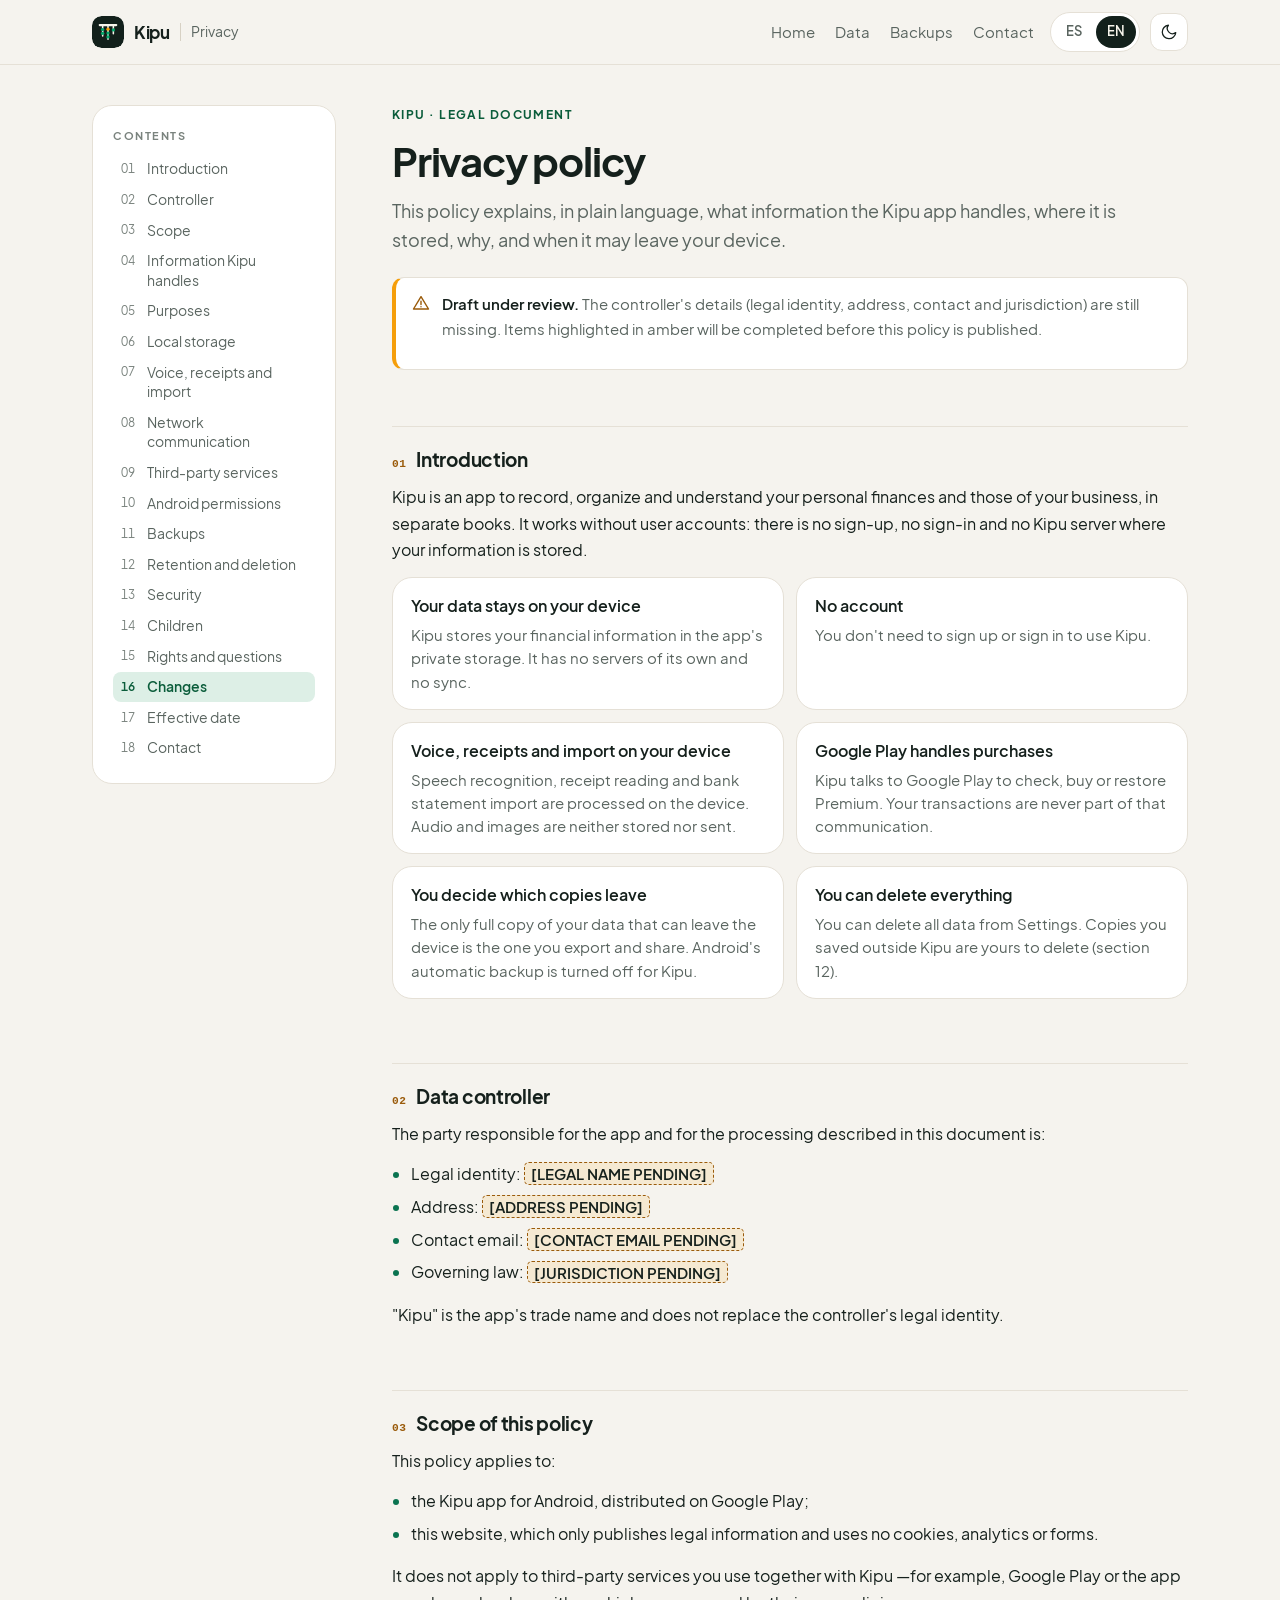
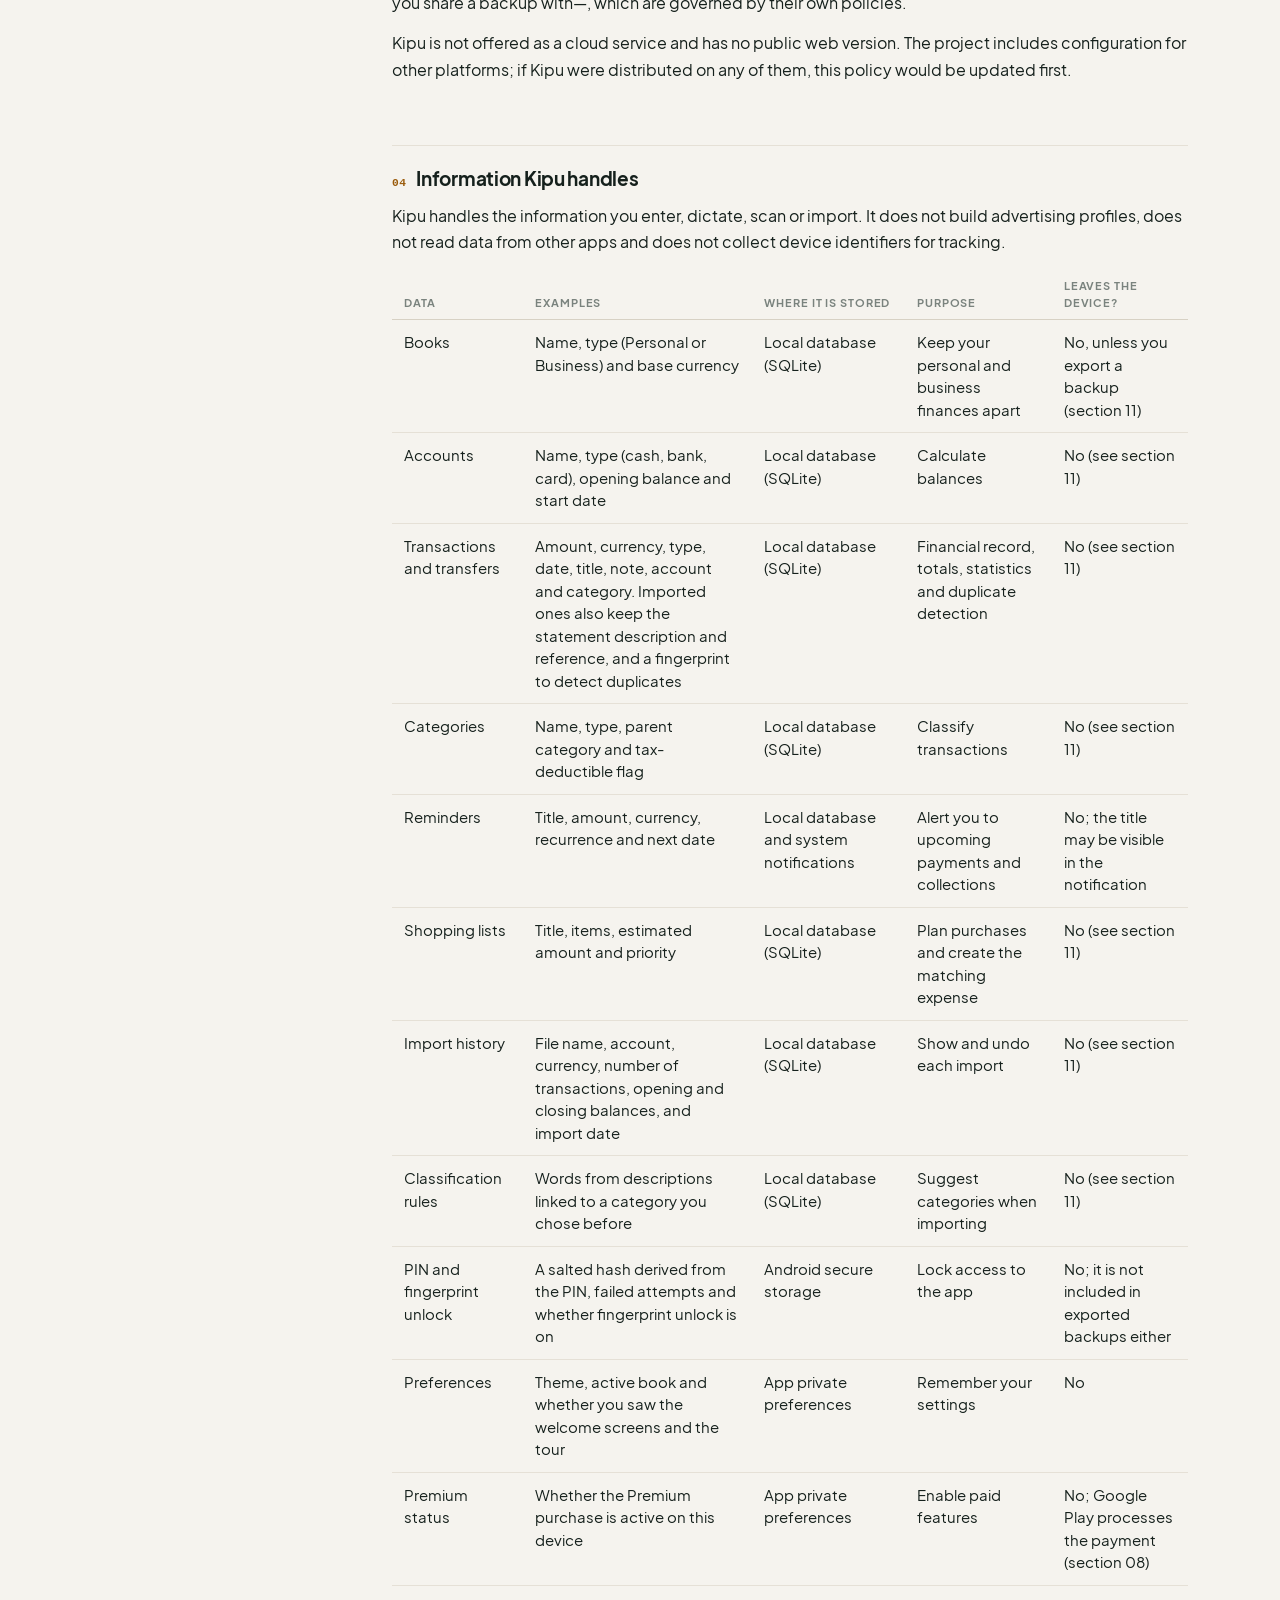
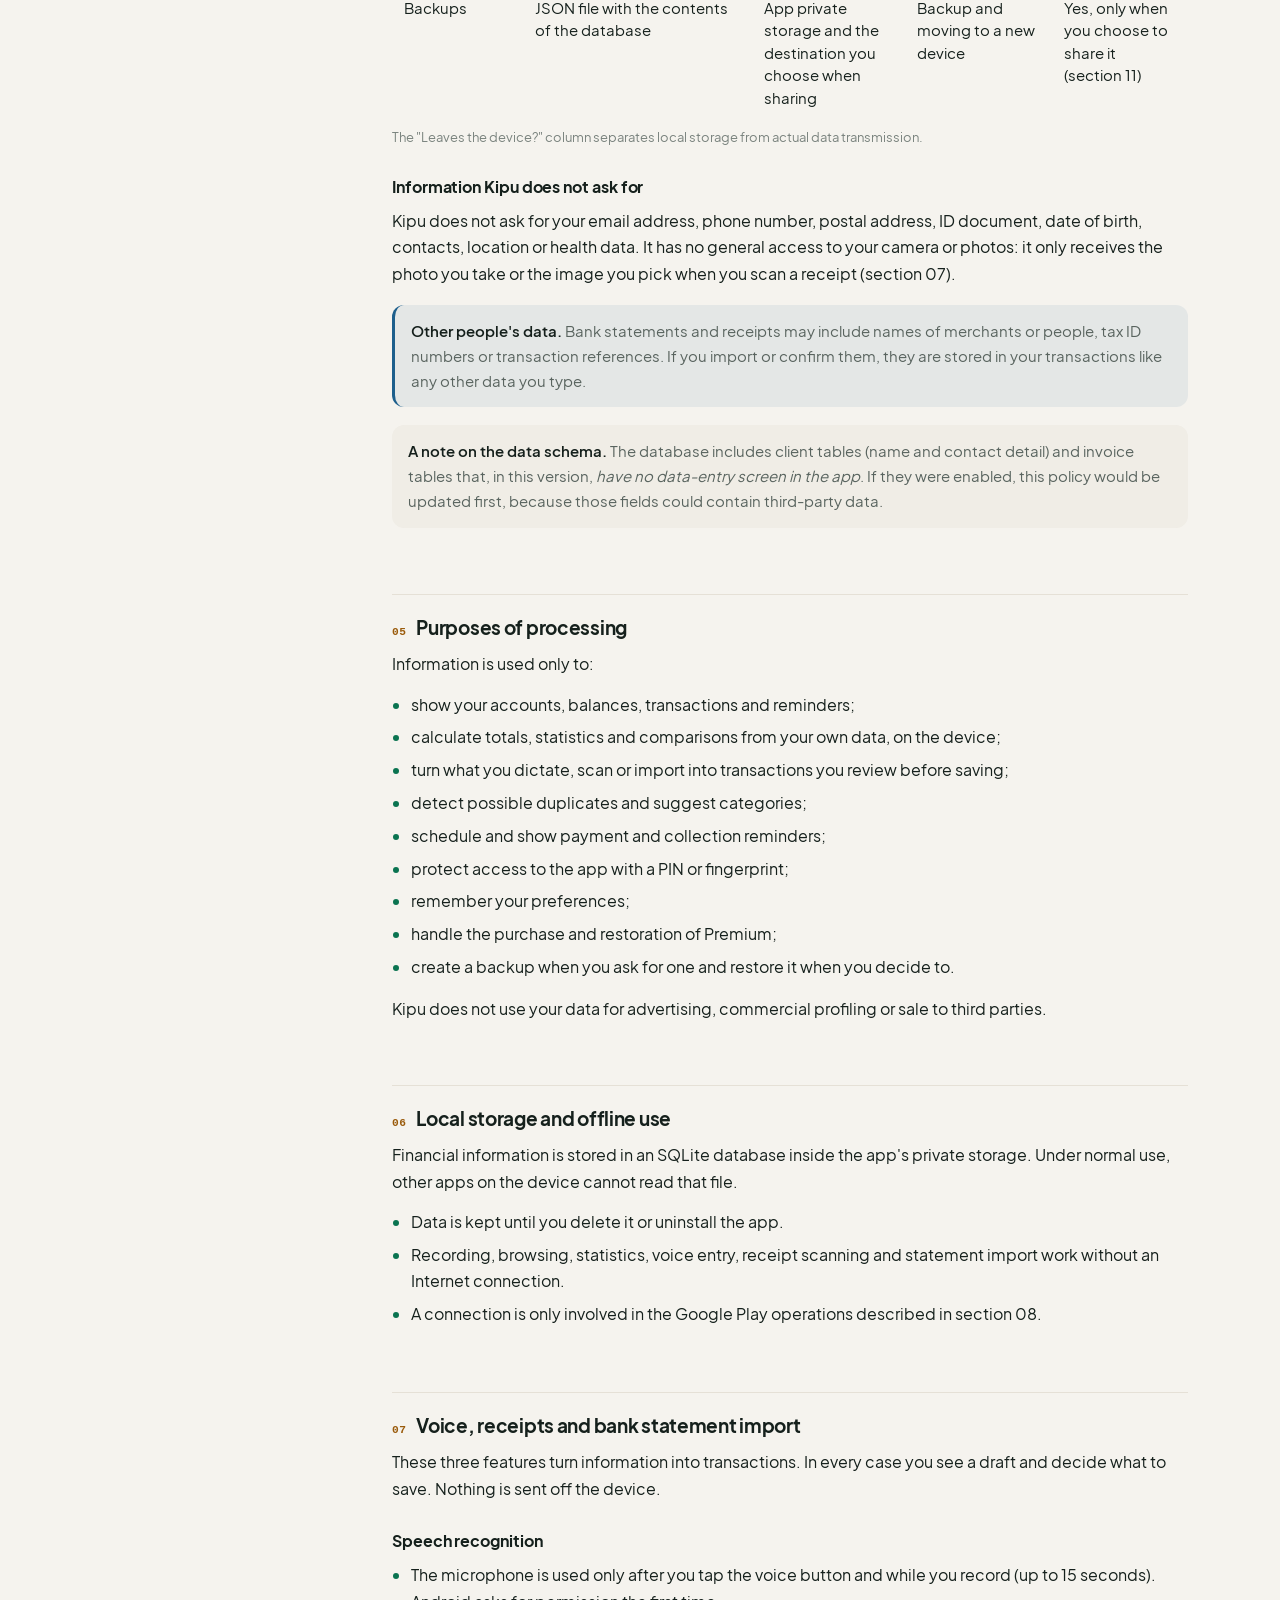
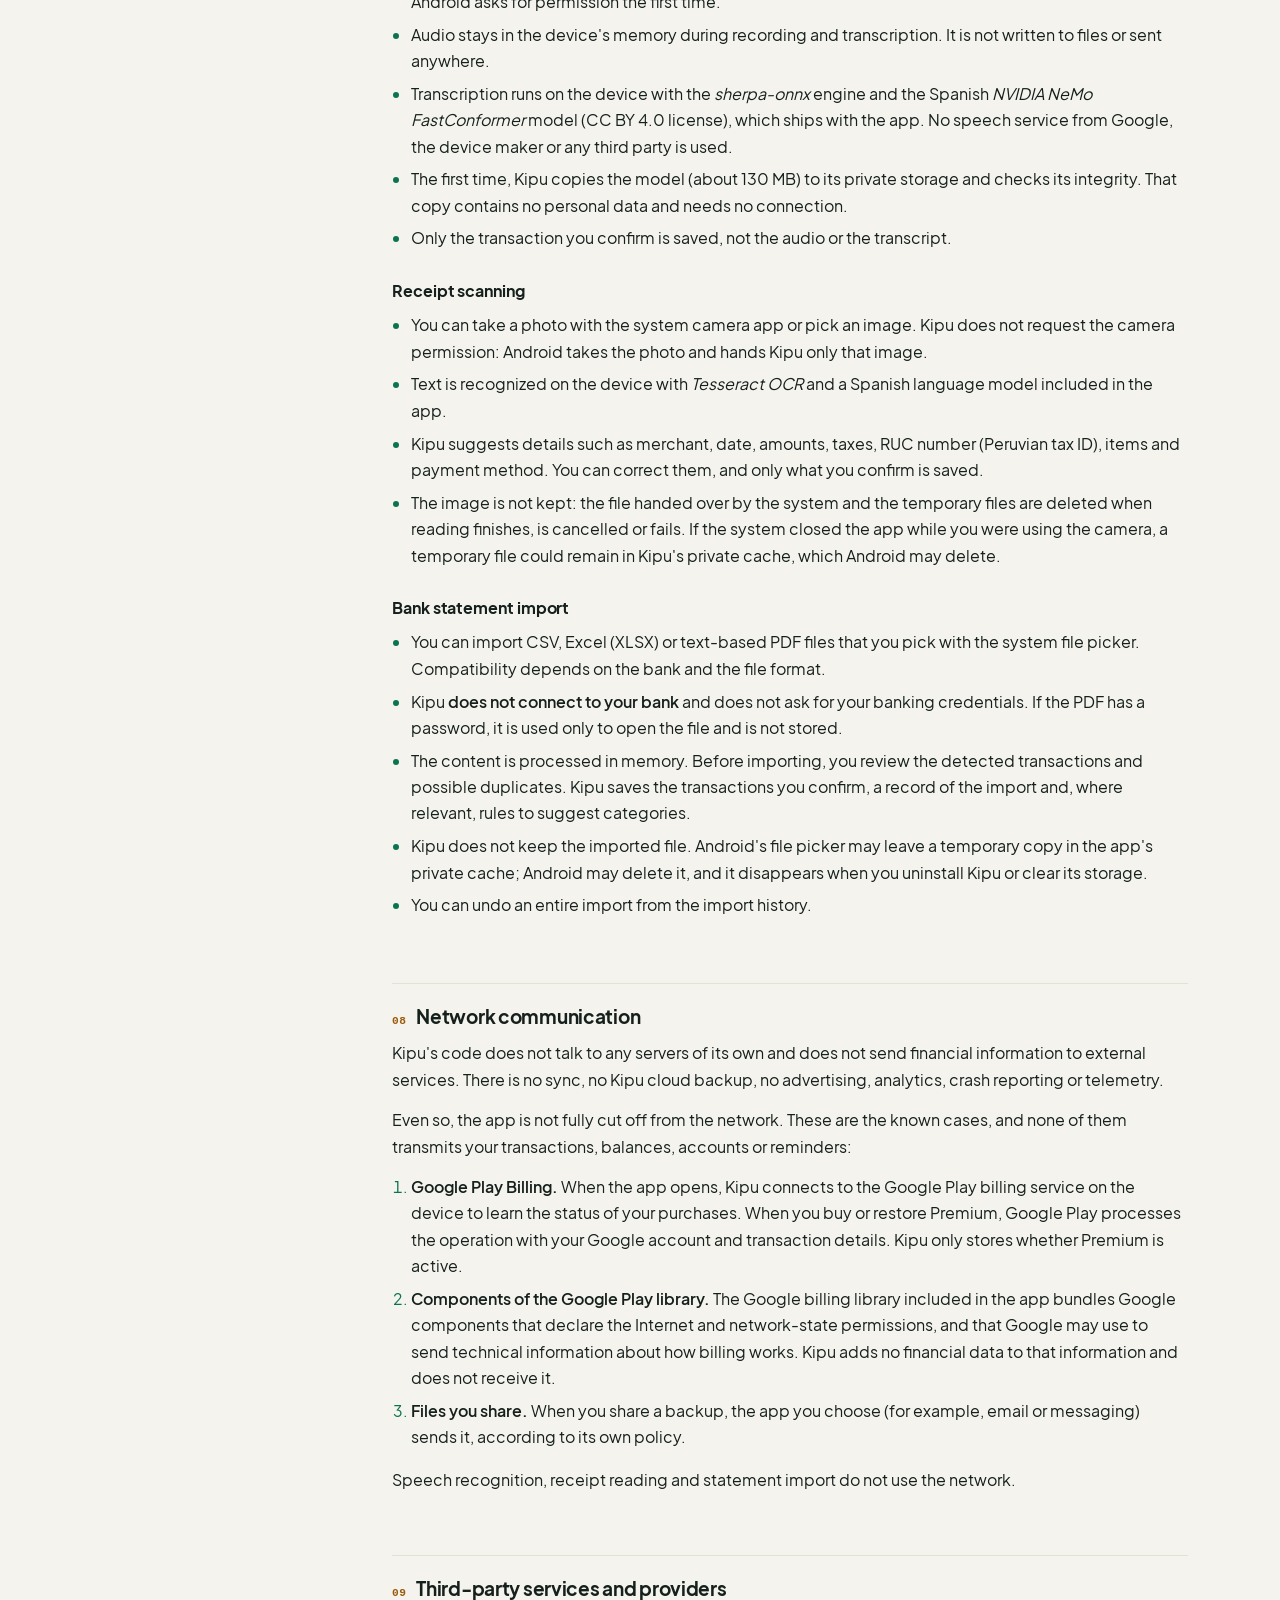
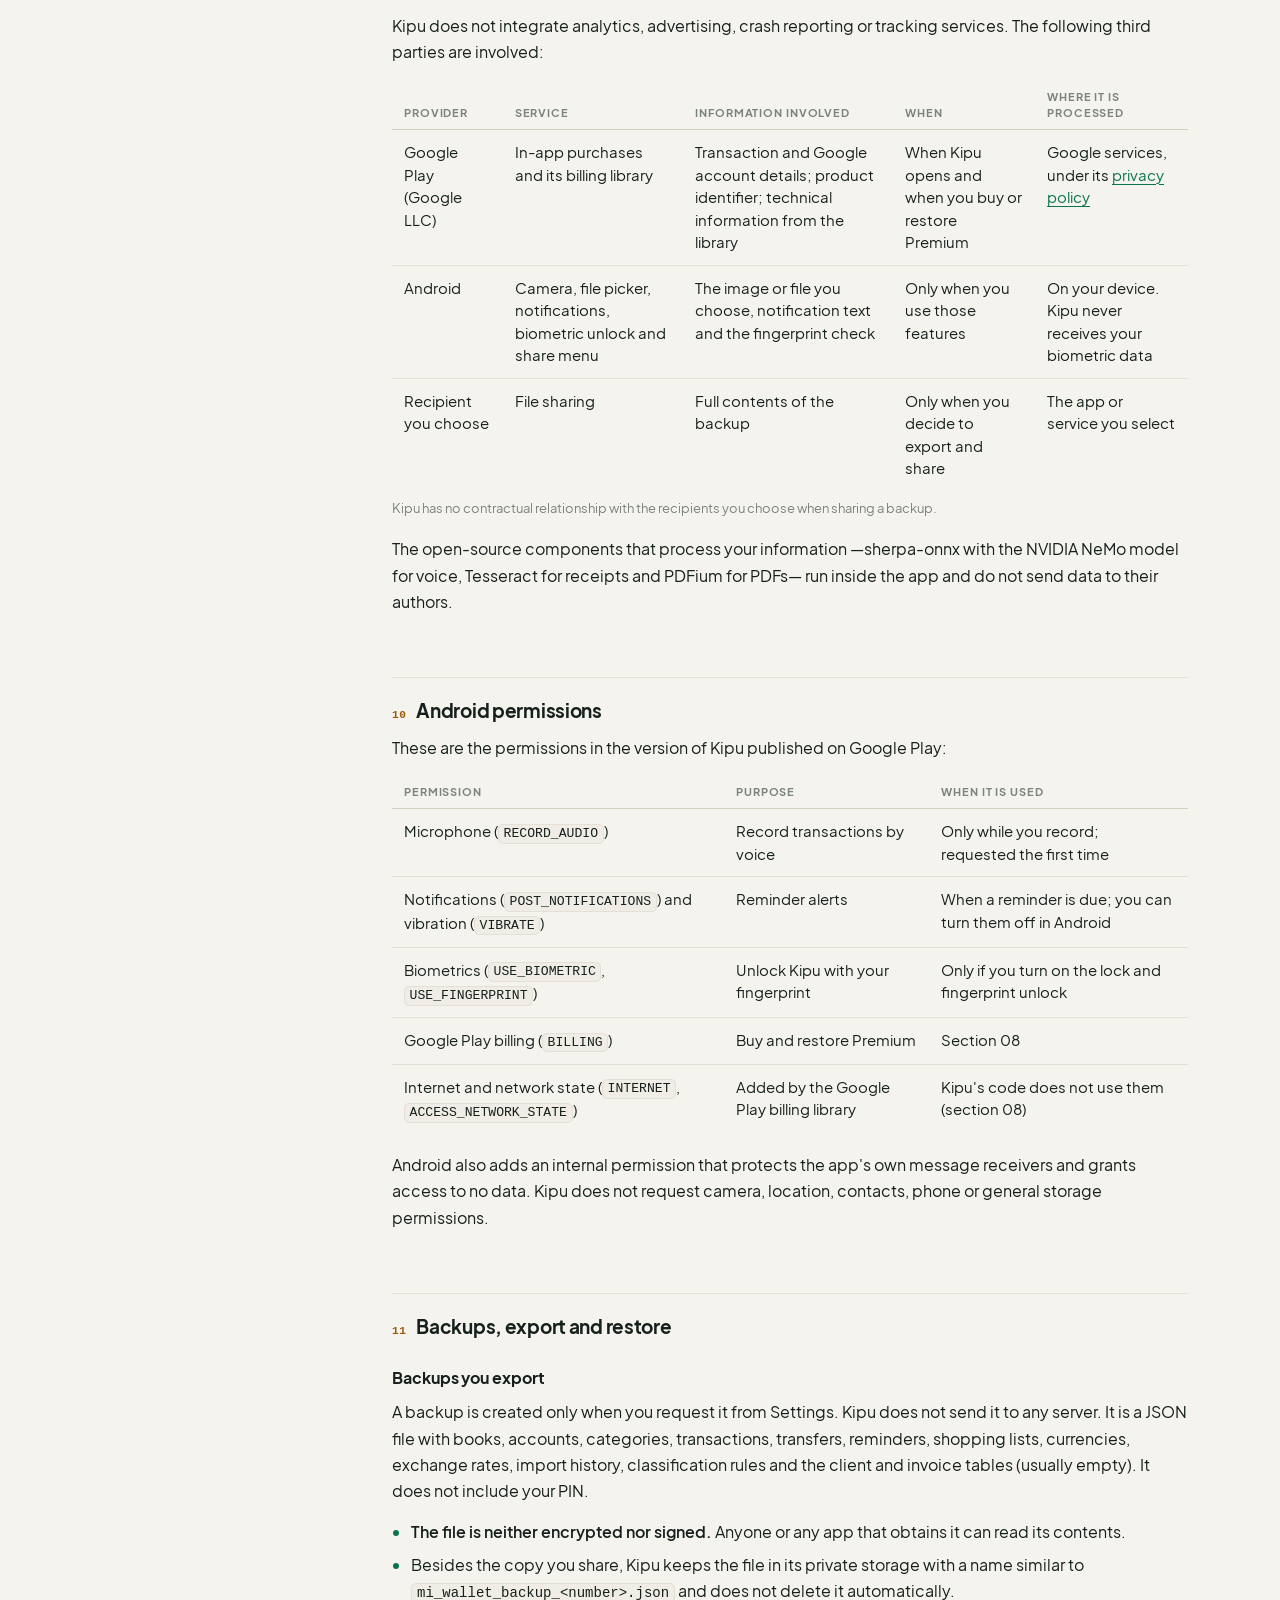
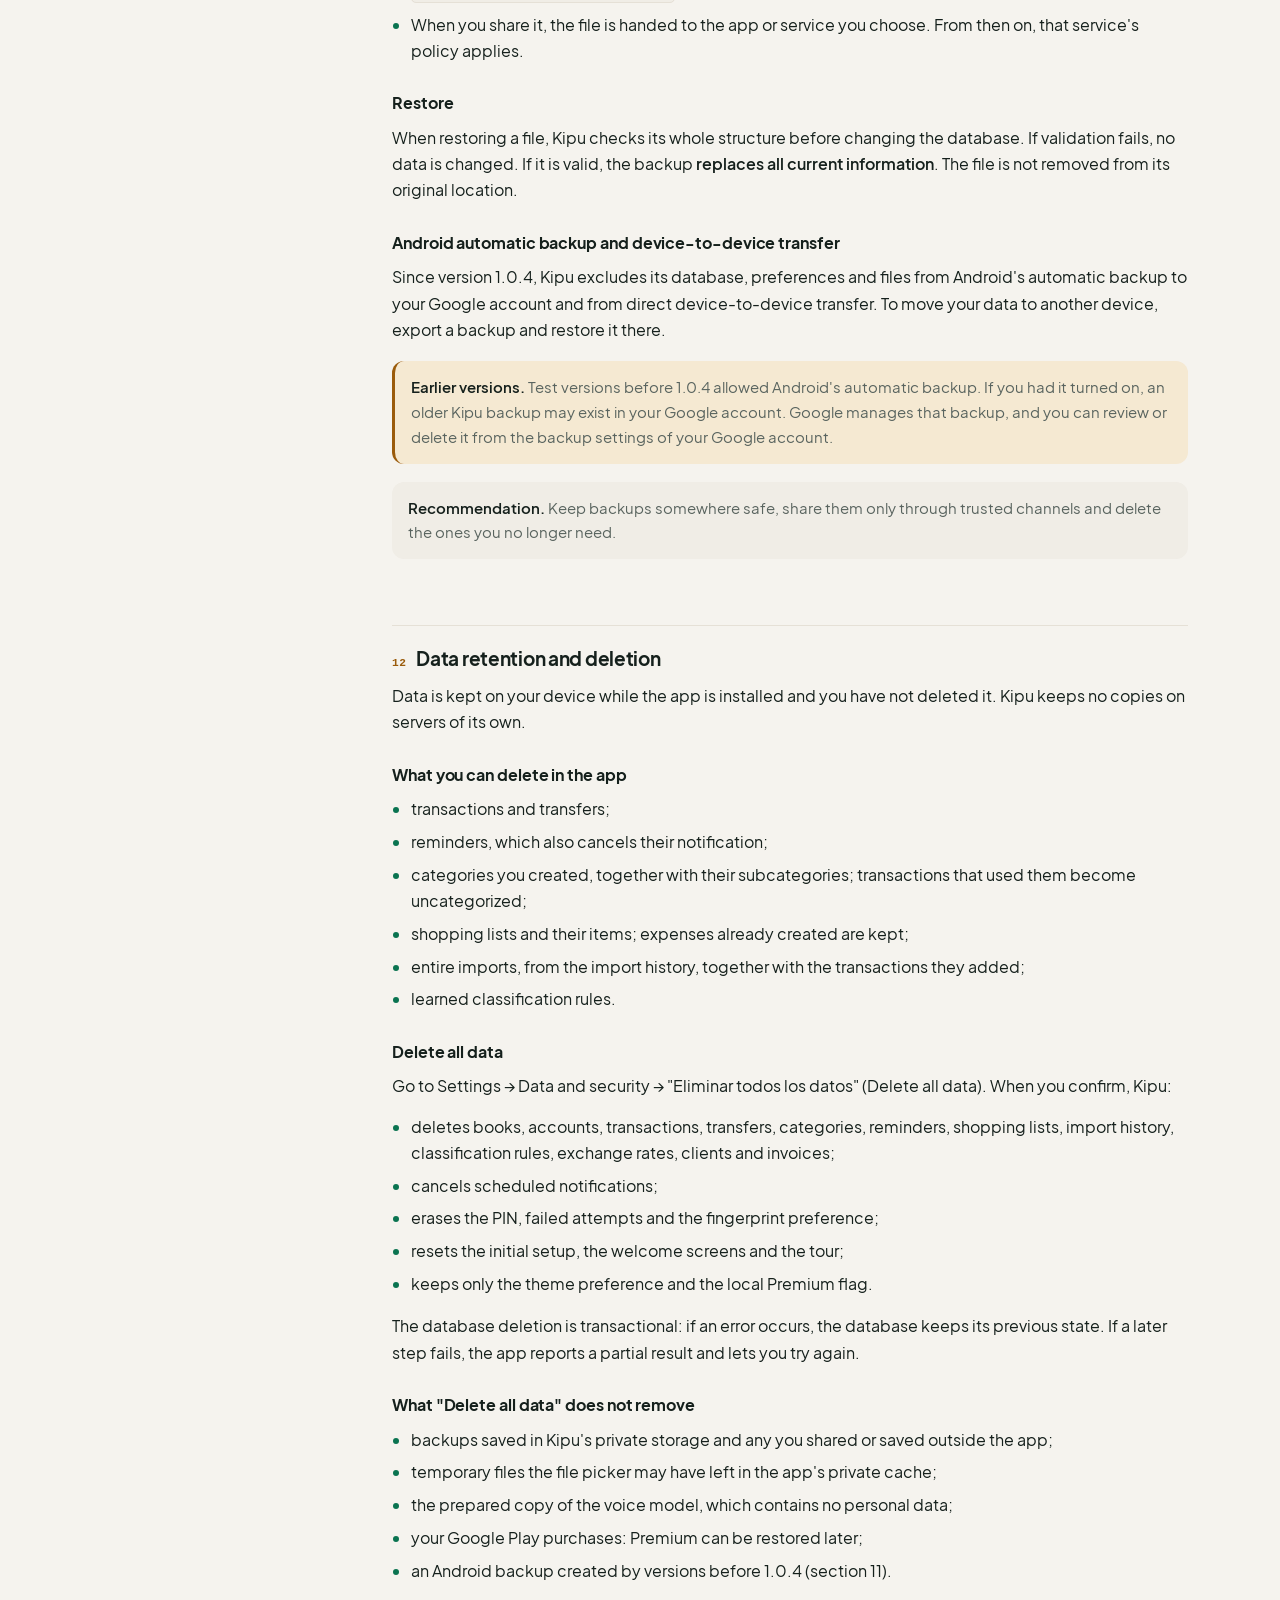
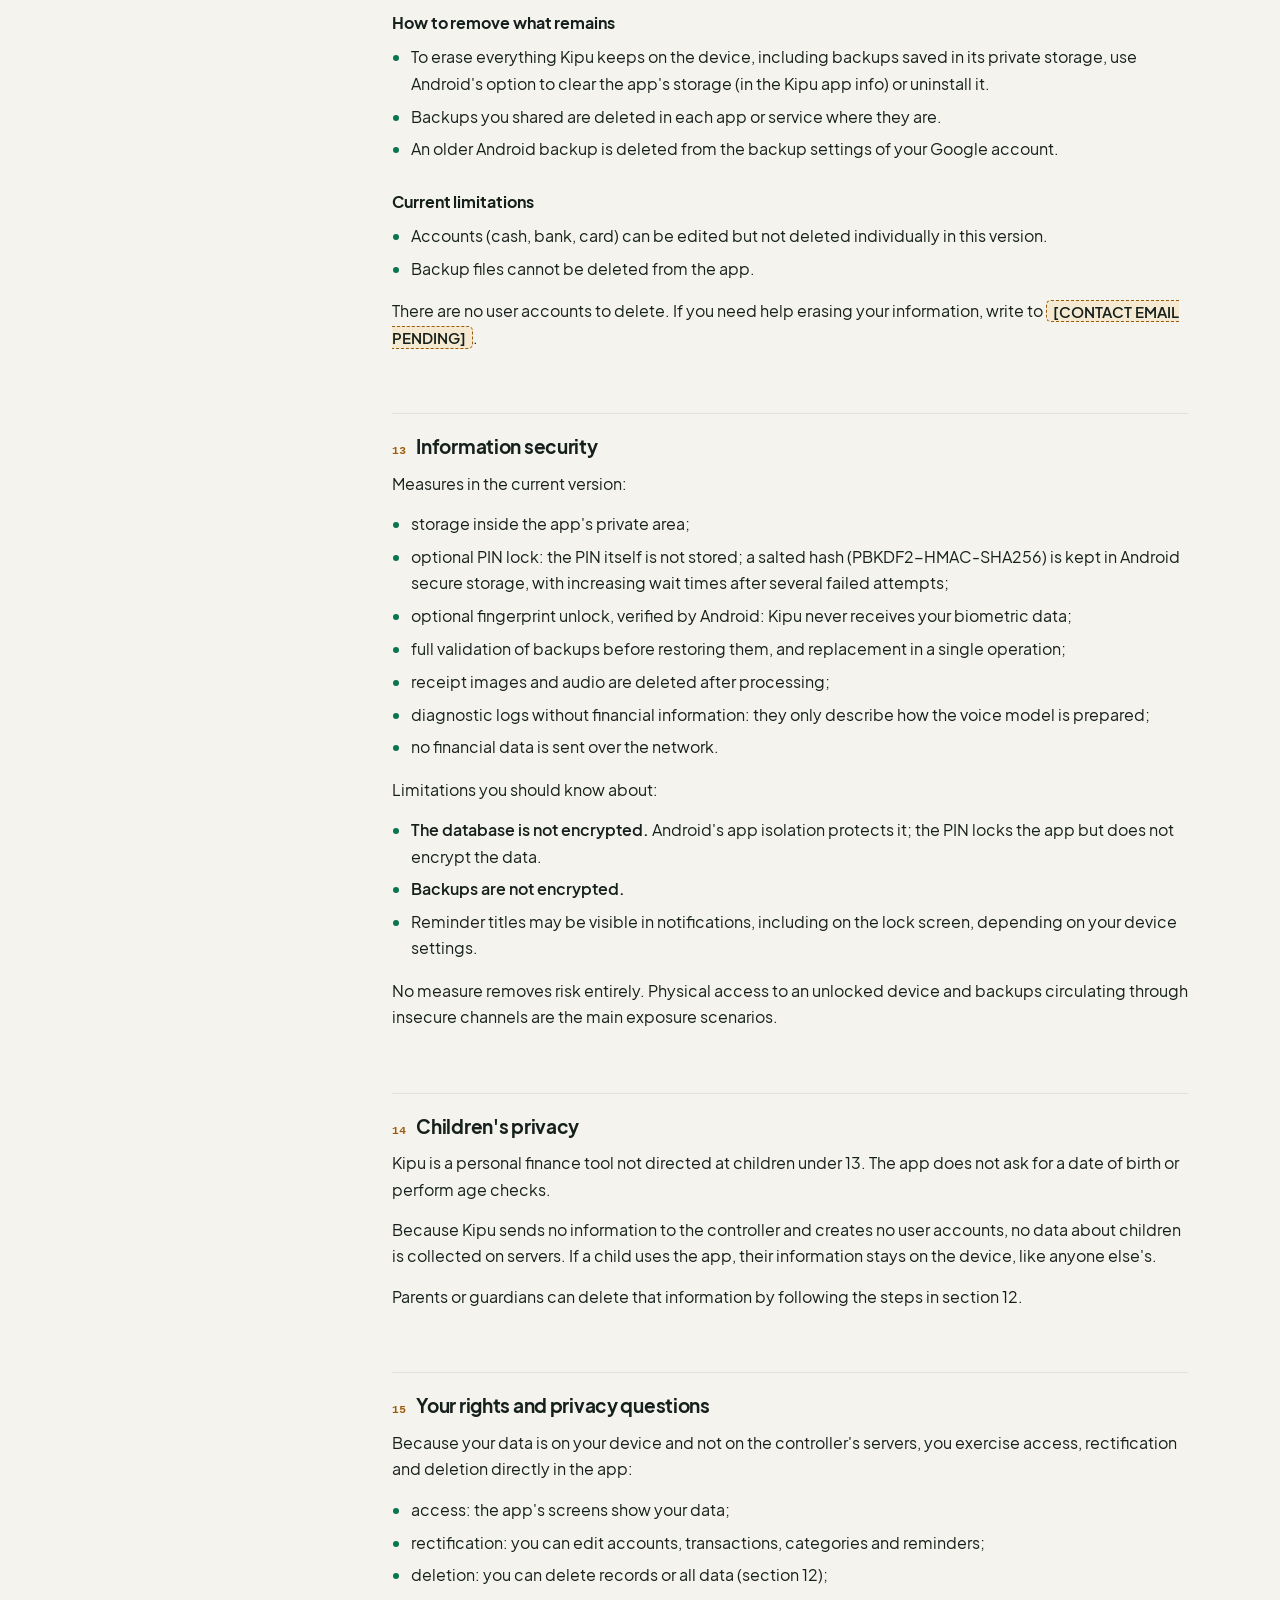
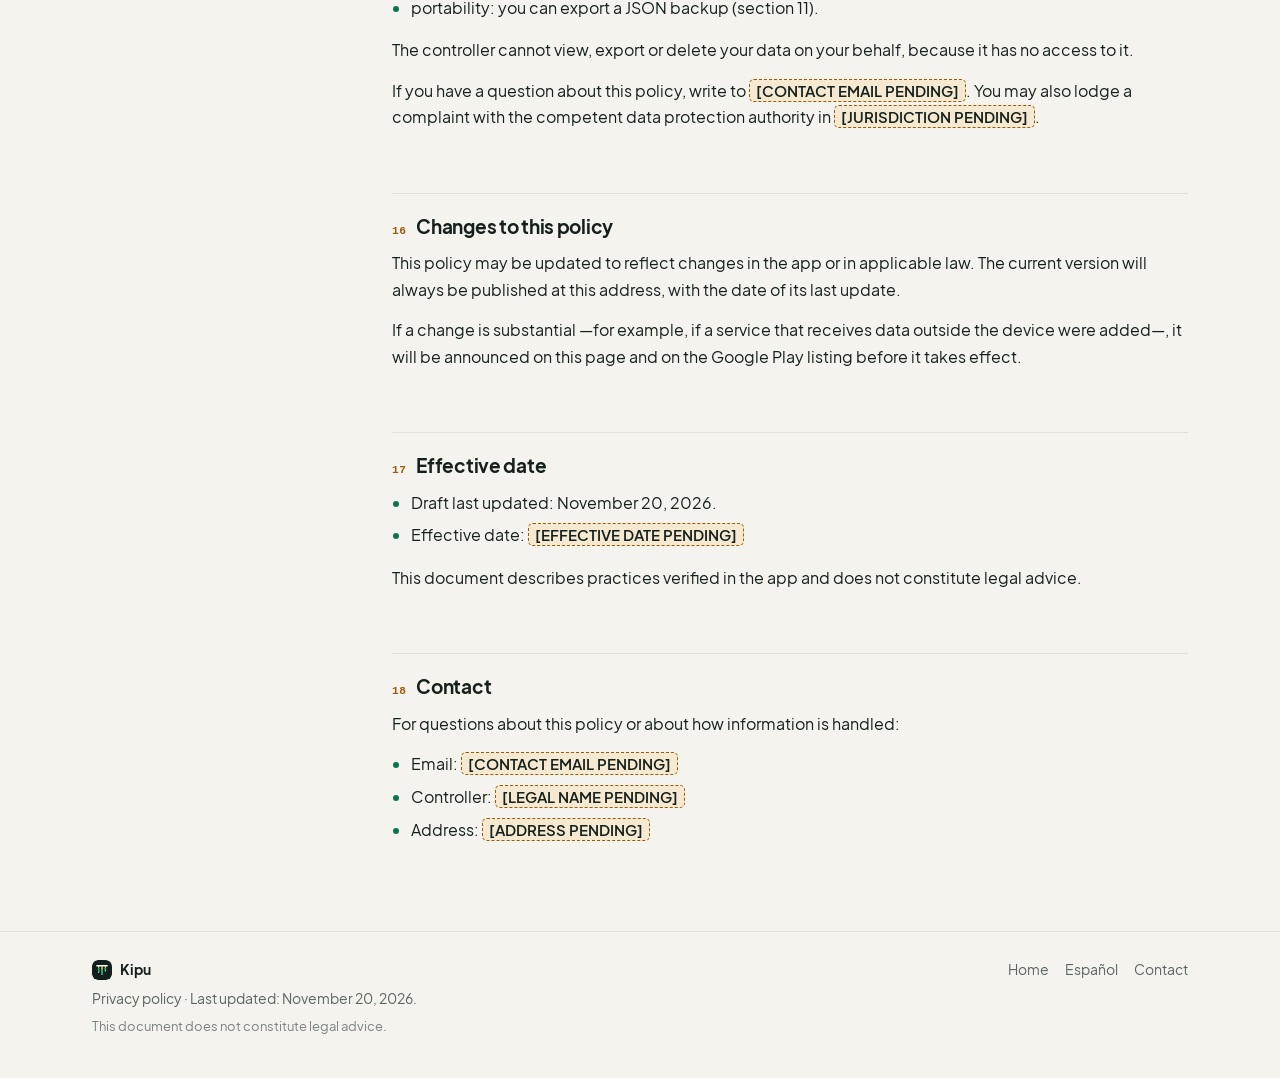
==== commit ecb88845: "fix: cambios en el icono y la politica" ====
--- a/privacy-policy/en/index.html
+++ b/privacy-policy/en/index.html
@@ -3,432 +3,1113 @@
   <head>
     <meta charset="utf-8" />
     <meta name="viewport" content="width=device-width, initial-scale=1" />
+
     <title>Privacy policy · Kipu</title>
-    <meta name="description" content="Kipu privacy policy: what information the app handles, how it is stored on your device, which operations use the network, how backups work and how data is deleted." />
-    <link rel="canonical" href="https://kharoldcanova.github.io/kipu-privacy/privacy-policy/en/" />
-    <link rel="alternate" hreflang="es" href="https://kharoldcanova.github.io/kipu-privacy/privacy-policy/es/" />
-    <link rel="alternate" hreflang="en" href="https://kharoldcanova.github.io/kipu-privacy/privacy-policy/en/" />
-    <link rel="alternate" hreflang="x-default" href="https://kharoldcanova.github.io/kipu-privacy/privacy-policy/es/" />
+    <meta
+      name="description"
+      content="Kipu privacy policy: what information the app handles, how voice entry, receipt scanning and bank statement import work offline, what Google Play is involved in, and how data is deleted."
+    />
+
+    <link
+      rel="canonical"
+      href="https://kharoldcanova.github.io/kipu-privacy/privacy-policy/en/"
+    />
+    <link
+      rel="alternate"
+      hreflang="es"
+      href="https://kharoldcanova.github.io/kipu-privacy/privacy-policy/es/"
+    />
+    <link
+      rel="alternate"
+      hreflang="en"
+      href="https://kharoldcanova.github.io/kipu-privacy/privacy-policy/en/"
+    />
+    <link
+      rel="alternate"
+      hreflang="x-default"
+      href="https://kharoldcanova.github.io/kipu-privacy/privacy-policy/es/"
+    />
+
     <meta property="og:type" content="article" />
     <meta property="og:site_name" content="Kipu" />
     <meta property="og:title" content="Privacy policy · Kipu" />
-    <meta property="og:description" content="How Kipu handles your information: local storage, no user accounts and no servers of our own." />
-    <meta property="og:url" content="https://kharoldcanova.github.io/kipu-privacy/privacy-policy/en/" />
-    <meta property="og:image" content="https://kharoldcanova.github.io/kipu-privacy/assets/images/og-image.png" />
+    <meta
+      property="og:description"
+      content="How Kipu handles your information: data on your device, no user accounts and no Kipu servers."
+    />
+    <meta
+      property="og:url"
+      content="https://kharoldcanova.github.io/kipu-privacy/privacy-policy/en/"
+    />
+    <meta
+      property="og:image"
+      content="https://kharoldcanova.github.io/kipu-privacy/assets/images/og-image.png"
+    />
     <meta property="og:image:width" content="1200" />
     <meta property="og:image:height" content="630" />
+    <meta
+      property="og:image:alt"
+      content="The Kipu mark, a khipu on an ink background, next to the title Privacy policy"
+    />
     <meta property="og:locale" content="en_US" />
-    <meta property="og:locale:alternate" content="es_ES" />
+    <meta property="og:locale:alternate" content="es_419" />
     <meta name="twitter:card" content="summary_large_image" />
-    <link rel="icon" type="image/png" sizes="32x32" href="../../assets/images/favicon-32.png" />
-    <link rel="apple-touch-icon" href="../../assets/images/apple-touch-icon.png" />
-    <meta name="theme-color" content="#F5F3EE" media="(prefers-color-scheme: light)" />
-    <meta name="theme-color" content="#0B100E" media="(prefers-color-scheme: dark)" />
+
+    <link
+      rel="icon"
+      type="image/svg+xml"
+      href="../../assets/images/khipu-mark.svg"
+    />
+    <link
+      rel="icon"
+      type="image/png"
+      sizes="32x32"
+      href="../../assets/images/favicon-32.png"
+    />
+    <link
+      rel="apple-touch-icon"
+      href="../../assets/images/apple-touch-icon.png"
+    />
+
+    <meta
+      name="theme-color"
+      content="#F5F3EE"
+      media="(prefers-color-scheme: light)"
+    />
+    <meta
+      name="theme-color"
+      content="#0B100E"
+      media="(prefers-color-scheme: dark)"
+    />
+
     <link rel="stylesheet" href="../../assets/css/styles.css" />
-    <script>try{var t=window.localStorage.getItem('kipu-privacy-theme');if(t==='dark'||t==='light')document.documentElement.setAttribute('data-theme',t);}catch(e){}</script>
+
+    <script>
+      /* Avoids a flash of the wrong theme: applies the saved preference. */
+      try {
+        var storedTheme = window.localStorage.getItem('kipu-privacy-theme');
+        if (storedTheme === 'dark' || storedTheme === 'light') {
+          document.documentElement.setAttribute('data-theme', storedTheme);
+        }
+      } catch (error) {}
+    </script>
   </head>
+
   <body>
     <a class="skip" href="#content">Skip to content</a>
+
     <header class="site-header">
       <div class="shell site-header__inner">
         <a class="brand" href="../../" aria-label="Kipu — home">
-          <img class="brand__mark" src="../../assets/images/khipu-mark.svg" alt="" width="30" height="30" />
+          <img
+            class="brand__mark"
+            src="../../assets/images/khipu-mark.svg"
+            alt=""
+            width="32"
+            height="32"
+          />
           <span class="brand__name">Kipu</span>
           <span class="brand__divider" aria-hidden="true"></span>
           <span class="brand__section">Privacy</span>
         </a>
-        <nav class="site-nav" aria-label="Primary navigation">
+
+        <nav class="site-nav" aria-label="Main navigation">
           <a href="../../">Home</a>
           <a href="#s04">Data</a>
-          <a href="#s09">Backups</a>
-          <a href="#s16">Contact</a>
+          <a href="#s11">Backups</a>
+          <a href="#s18">Contact</a>
         </nav>
+
         <div class="header-actions">
           <div class="lang" role="group" aria-label="Document language">
-            <a href="../es/" data-lang-base="../es/" hreflang="es" lang="es">ES</a>
+            <a
+              href="../es/"
+              data-lang-base="../es/"
+              hreflang="es"
+              lang="es"
+              title="Leer esta política en español"
+              >ES</a
+            >
             <a href="./" aria-current="page" hreflang="en" lang="en">EN</a>
           </div>
-          <button id="theme-toggle" class="icon-btn theme-toggle" type="button" aria-pressed="false" aria-label="Switch theme" data-label-dark="Switch to dark theme" data-label-light="Switch to light theme">
-            <svg class="icon-moon" viewBox="0 0 24 24" fill="none" stroke="currentColor" stroke-width="1.7" stroke-linecap="round" stroke-linejoin="round" aria-hidden="true" focusable="false"><path d="M21 12.8A9 9 0 1 1 11.2 3a7 7 0 0 0 9.8 9.8Z" /></svg>
-            <svg class="icon-sun" viewBox="0 0 24 24" fill="none" stroke="currentColor" stroke-width="1.7" stroke-linecap="round" stroke-linejoin="round" aria-hidden="true" focusable="false"><circle cx="12" cy="12" r="4.2" /><path d="M12 2.5v2.2M12 19.3v2.2M4.2 4.2l1.6 1.6M18.2 18.2l1.6 1.6M2.5 12h2.2M19.3 12h2.2M4.2 19.8l1.6-1.6M18.2 5.8l1.6-1.6" /></svg>
+
+          <button
+            id="theme-toggle"
+            class="icon-btn theme-toggle"
+            type="button"
+            aria-pressed="false"
+            aria-label="Switch theme"
+            data-label-dark="Switch to dark theme"
+            data-label-light="Switch to light theme"
+          >
+            <svg
+              class="icon-moon"
+              viewBox="0 0 24 24"
+              fill="none"
+              stroke="currentColor"
+              stroke-width="1.7"
+              stroke-linecap="round"
+              stroke-linejoin="round"
+              aria-hidden="true"
+              focusable="false"
+            >
+              <path d="M21 12.8A9 9 0 1 1 11.2 3a7 7 0 0 0 9.8 9.8Z" />
+            </svg>
+            <svg
+              class="icon-sun"
+              viewBox="0 0 24 24"
+              fill="none"
+              stroke="currentColor"
+              stroke-width="1.7"
+              stroke-linecap="round"
+              stroke-linejoin="round"
+              aria-hidden="true"
+              focusable="false"
+            >
+              <circle cx="12" cy="12" r="4.2" />
+              <path
+                d="M12 2.5v2.2M12 19.3v2.2M4.2 4.2l1.6 1.6M18.2 18.2l1.6 1.6M2.5 12h2.2M19.3 12h2.2M4.2 19.8l1.6-1.6M18.2 5.8l1.6-1.6"
+              />
+            </svg>
             <span class="sr-only theme-toggle__label">Switch theme</span>
           </button>
         </div>
       </div>
     </header>
+
     <main id="content" class="shell">
       <div class="doc">
         <nav class="toc" aria-labelledby="toc-title">
-          <p class="toc__title" id="toc-title">Contents</p>
+          <details class="toc__details" open>
+            <summary class="toc__title" id="toc-title">Contents</summary>
           <ol>
-            <li><a href="#s01"><span class="num">01</span> Presentation</a></li>
+            <li><a href="#s01"><span class="num">01</span> Introduction</a></li>
             <li><a href="#s02"><span class="num">02</span> Controller</a></li>
             <li><a href="#s03"><span class="num">03</span> Scope</a></li>
             <li><a href="#s04"><span class="num">04</span> Information Kipu handles</a></li>
             <li><a href="#s05"><span class="num">05</span> Purposes</a></li>
             <li><a href="#s06"><span class="num">06</span> Local storage</a></li>
-            <li><a href="#s07"><span class="num">07</span> Communications</a></li>
-            <li><a href="#s08"><span class="num">08</span> Third parties</a></li>
-            <li><a href="#s09"><span class="num">09</span> Backups</a></li>
-            <li><a href="#s10"><span class="num">10</span> Retention and deletion</a></li>
-            <li><a href="#s11"><span class="num">11</span> Security</a></li>
-            <li><a href="#s12"><span class="num">12</span> Children</a></li>
-            <li><a href="#s13"><span class="num">13</span> Rights and enquiries</a></li>
-            <li><a href="#s14"><span class="num">14</span> Changes</a></li>
-            <li><a href="#s15"><span class="num">15</span> Effective date</a></li>
-            <li><a href="#s16"><span class="num">16</span> Contact</a></li>
+            <li><a href="#s07"><span class="num">07</span> Voice, receipts and import</a></li>
+            <li><a href="#s08"><span class="num">08</span> Network communication</a></li>
+            <li><a href="#s09"><span class="num">09</span> Third-party services</a></li>
+            <li><a href="#s10"><span class="num">10</span> Android permissions</a></li>
+            <li><a href="#s11"><span class="num">11</span> Backups</a></li>
+            <li><a href="#s12"><span class="num">12</span> Retention and deletion</a></li>
+            <li><a href="#s13"><span class="num">13</span> Security</a></li>
+            <li><a href="#s14"><span class="num">14</span> Children</a></li>
+            <li><a href="#s15"><span class="num">15</span> Rights and questions</a></li>
+            <li><a href="#s16"><span class="num">16</span> Changes</a></li>
+            <li><a href="#s17"><span class="num">17</span> Effective date</a></li>
+            <li><a href="#s18"><span class="num">18</span> Contact</a></li>
           </ol>
+          </details>
         </nav>
+
         <article class="prose">
           <p class="eyebrow">Kipu · Legal document</p>
           <h1>Privacy policy</h1>
-          <p class="lede">This policy explains, in plain language, what information the Kipu app handles, where it is stored, for what purpose, and in which cases it may leave your device.</p>
+          <p class="lede">
+            This policy explains, in plain language, what information the Kipu
+            app handles, where it is stored, why, and when it may leave your
+            device.
+          </p>
+
           <div class="draft" role="note">
-            <svg class="draft__icon" viewBox="0 0 24 24" fill="none" stroke="currentColor" stroke-width="1.9" stroke-linecap="round" stroke-linejoin="round" aria-hidden="true" focusable="false"><path d="M12 3.5 22 20H2L12 3.5Z" /><path d="M12 9.5v4.5M12 17h.01" /></svg>
-            <p><strong>Draft under review.</strong> The controller details are still pending (legal identity, address, contact email and jurisdiction). Sections marked in amber will be completed before publication.</p>
+            <svg
+              class="draft__icon"
+              viewBox="0 0 24 24"
+              fill="none"
+              stroke="currentColor"
+              stroke-width="1.9"
+              stroke-linecap="round"
+              stroke-linejoin="round"
+              aria-hidden="true"
+              focusable="false"
+            >
+              <path d="M12 3.5 22 20H2L12 3.5Z" />
+              <path d="M12 9.5v4.5M12 17h.01" />
+            </svg>
+            <p>
+              <strong>Draft under review.</strong> The controller's details
+              (legal identity, address, contact and jurisdiction) are still
+              missing. Items highlighted in amber will be completed before this
+              policy is published.
+            </p>
           </div>
+
           <section id="s01" aria-labelledby="h-s01">
-            <h2 id="h-s01"><span class="snum">01</span> Presentation</h2>
-            <p>Kipu is an application for recording and organising personal finances. It runs without user accounts: there is no sign-up, no sign-in, and no Kipu server where your information is stored.</p>
-            <div class="callout">
-              <p class="callout__title">In three points</p>
-              <ul>
-                <li>Your financial data is stored on your device.</li>
-                <li>Kipu has no servers of its own and no synchronisation between devices.</li>
-                <li>Information leaves the device only when you export a backup, or through services of the operating system and the app store (see sections 07 and 08).</li>
-              </ul>
-            </div>
-          </section>
+            <h2 id="h-s01"><span class="snum">01</span> Introduction</h2>
+            <p>
+              Kipu is an app to record, organize and understand your personal
+              finances and those of your business, in separate books. It works
+              without user accounts: there is no sign-up, no sign-in and no Kipu
+              server where your information is stored.
+            </p>
+
+            <ul class="facts" aria-label="Policy summary">
+              <li>
+                <strong>Your data stays on your device</strong>
+                Kipu stores your financial information in the app's private
+                storage. It has no servers of its own and no sync.
+              </li>
+              <li>
+                <strong>No account</strong>
+                You don't need to sign up or sign in to use Kipu.
+              </li>
+              <li>
+                <strong>Voice, receipts and import on your device</strong>
+                Speech recognition, receipt reading and bank statement import
+                are processed on the device. Audio and images are neither stored
+                nor sent.
+              </li>
+              <li>
+                <strong>Google Play handles purchases</strong>
+                Kipu talks to Google Play to check, buy or restore Premium. Your
+                transactions are never part of that communication.
+              </li>
+              <li>
+                <strong>You decide which copies leave</strong>
+                The only full copy of your data that can leave the device is the
+                one you export and share. Android's automatic backup is turned
+                off for Kipu.
+              </li>
+              <li>
+                <strong>You can delete everything</strong>
+                You can delete all data from Settings. Copies you saved outside
+                Kipu are yours to delete (section 12).
+              </li>
+            </ul>
+          </section>
+
           <section id="s02" aria-labelledby="h-s02">
-            <h2 id="h-s02"><span class="snum">02</span> Controller</h2>
-            <p>The controller responsible for the application and for the processing described in this document is:</p>
+            <h2 id="h-s02"><span class="snum">02</span> Data controller</h2>
+            <p>
+              The party responsible for the app and for the processing described
+              in this document is:
+            </p>
             <ul>
               <li>Legal identity: <span class="pending">[LEGAL NAME PENDING]</span></li>
               <li>Address: <span class="pending">[ADDRESS PENDING]</span></li>
-              <li>Privacy contact email: <span class="pending">[PRIVACY CONTACT EMAIL PENDING]</span></li>
-              <li>Applicable law: <span class="pending">[JURISDICTION PENDING]</span></li>
-            </ul>
-            <p>“Kipu” is the application’s commercial name and does not replace the controller’s legal identity.</p>
-          </section>
+              <li>Contact email: <span class="pending">[CONTACT EMAIL PENDING]</span></li>
+              <li>Governing law: <span class="pending">[JURISDICTION PENDING]</span></li>
+            </ul>
+            <p>
+              "Kipu" is the app's trade name and does not replace the
+              controller's legal identity.
+            </p>
+          </section>
+
           <section id="s03" aria-labelledby="h-s03">
             <h2 id="h-s03"><span class="snum">03</span> Scope of this policy</h2>
             <p>This policy applies to:</p>
             <ul>
-              <li>the Kipu application for Android;</li>
-              <li>this website, which only publishes legal information.</li>
-            </ul>
-            <p>It does not apply to third-party services you may use together with Kipu, such as the app store or the messaging service used to share a backup, which are governed by their own policies.</p>
-            <p>Kipu is not offered as a cloud service and does not have a public web version. The project repository includes configuration for other platforms; if any were distributed, this policy would be updated before publication.</p>
-          </section>
+              <li>the Kipu app for Android, distributed on Google Play;</li>
+              <li>
+                this website, which only publishes legal information and uses no
+                cookies, analytics or forms.
+              </li>
+            </ul>
+            <p>
+              It does not apply to third-party services you use together with
+              Kipu —for example, Google Play or the app you share a backup
+              with—, which are governed by their own policies.
+            </p>
+            <p>
+              Kipu is not offered as a cloud service and has no public web
+              version. The project includes configuration for other platforms;
+              if Kipu were distributed on any of them, this policy would be
+              updated first.
+            </p>
+          </section>
+
           <section id="s04" aria-labelledby="h-s04">
             <h2 id="h-s04"><span class="snum">04</span> Information Kipu handles</h2>
-            <p>Kipu handles only the information you enter. It does not build advertising profiles, read information from other apps on your device or obtain device identifiers for tracking.</p>
+            <p>
+              Kipu handles the information you enter, dictate, scan or import. It
+              does not build advertising profiles, does not read data from other
+              apps and does not collect device identifiers for tracking.
+            </p>
+
             <table class="table">
-              <caption>The last column distinguishes local storage from actual transmission of data.</caption>
+              <caption>
+                The "Leaves the device?" column separates local storage from
+                actual data transmission.
+              </caption>
               <thead>
                 <tr>
                   <th scope="col">Data</th>
                   <th scope="col">Examples</th>
                   <th scope="col">Where it is stored</th>
                   <th scope="col">Purpose</th>
-                  <th scope="col">Does it leave the device?</th>
+                  <th scope="col">Leaves the device?</th>
                 </tr>
               </thead>
               <tbody>
                 <tr>
-                  <td data-label="Data">Book name</td>
-                  <td data-label="Examples">The name you write when setting up your profile</td>
+                  <td data-label="Data">Books</td>
+                  <td data-label="Examples">
+                    Name, type (Personal or Business) and base currency
+                  </td>
                   <td data-label="Where it is stored">Local database (SQLite)</td>
-                  <td data-label="Purpose">Identify your book inside the app</td>
-                  <td data-label="Does it leave the device?">No, unless you export a backup (section 09)</td>
-                </tr>
-                <tr>
-                  <td data-label="Data">Financial accounts</td>
-                  <td data-label="Examples">Name, type (cash, bank, card), opening balance and start date</td>
+                  <td data-label="Purpose">
+                    Keep your personal and business finances apart
+                  </td>
+                  <td data-label="Leaves the device?">
+                    No, unless you export a backup (section 11)
+                  </td>
+                </tr>
+                <tr>
+                  <td data-label="Data">Accounts</td>
+                  <td data-label="Examples">
+                    Name, type (cash, bank, card), opening balance and start date
+                  </td>
                   <td data-label="Where it is stored">Local database (SQLite)</td>
-                  <td data-label="Purpose">Calculate balances and net worth</td>
-                  <td data-label="Does it leave the device?">No (see section 09)</td>
-                </tr>
-                <tr>
-                  <td data-label="Data">Transactions</td>
-                  <td data-label="Examples">Amount, currency, type (income or expense), date, title and note</td>
+                  <td data-label="Purpose">Calculate balances</td>
+                  <td data-label="Leaves the device?">No (see section 11)</td>
+                </tr>
+                <tr>
+                  <td data-label="Data">Transactions and transfers</td>
+                  <td data-label="Examples">
+                    Amount, currency, type, date, title, note, account and
+                    category. Imported ones also keep the statement description
+                    and reference, and a fingerprint to detect duplicates
+                  </td>
                   <td data-label="Where it is stored">Local database (SQLite)</td>
-                  <td data-label="Purpose">Financial record, totals and charts</td>
-                  <td data-label="Does it leave the device?">No (see section 09)</td>
-                </tr>
-                <tr>
-                  <td data-label="Data">Transfers</td>
-                  <td data-label="Examples">Source and destination account, amount, date and note</td>
-                  <td data-label="Where it is stored">Local database (SQLite)</td>
-                  <td data-label="Purpose">Reflect movements between your own accounts</td>
-                  <td data-label="Does it leave the device?">No (see section 09)</td>
+                  <td data-label="Purpose">
+                    Financial record, totals, statistics and duplicate detection
+                  </td>
+                  <td data-label="Leaves the device?">No (see section 11)</td>
                 </tr>
                 <tr>
                   <td data-label="Data">Categories</td>
-                  <td data-label="Examples">Name, type, parent category and deductible flag</td>
+                  <td data-label="Examples">
+                    Name, type, parent category and tax-deductible flag
+                  </td>
                   <td data-label="Where it is stored">Local database (SQLite)</td>
                   <td data-label="Purpose">Classify transactions</td>
-                  <td data-label="Does it leave the device?">No (see section 09)</td>
+                  <td data-label="Leaves the device?">No (see section 11)</td>
                 </tr>
                 <tr>
                   <td data-label="Data">Reminders</td>
-                  <td data-label="Examples">Title, amount, currency, recurrence and next date</td>
-                  <td data-label="Where it is stored">Local database and system notifications</td>
-                  <td data-label="Purpose">Warn you about upcoming or overdue payments</td>
-                  <td data-label="Does it leave the device?">The title may be shown in the device notification</td>
+                  <td data-label="Examples">
+                    Title, amount, currency, recurrence and next date
+                  </td>
+                  <td data-label="Where it is stored">
+                    Local database and system notifications
+                  </td>
+                  <td data-label="Purpose">Alert you to upcoming payments and collections</td>
+                  <td data-label="Leaves the device?">
+                    No; the title may be visible in the notification
+                  </td>
                 </tr>
                 <tr>
                   <td data-label="Data">Shopping lists</td>
-                  <td data-label="Examples">List title, products, estimated amount and priority</td>
+                  <td data-label="Examples">
+                    Title, items, estimated amount and priority
+                  </td>
                   <td data-label="Where it is stored">Local database (SQLite)</td>
-                  <td data-label="Purpose">Plan purchases and create the corresponding expense</td>
-                  <td data-label="Does it leave the device?">No (see section 09)</td>
+                  <td data-label="Purpose">
+                    Plan purchases and create the matching expense
+                  </td>
+                  <td data-label="Leaves the device?">No (see section 11)</td>
+                </tr>
+                <tr>
+                  <td data-label="Data">Import history</td>
+                  <td data-label="Examples">
+                    File name, account, currency, number of transactions, opening
+                    and closing balances, and import date
+                  </td>
+                  <td data-label="Where it is stored">Local database (SQLite)</td>
+                  <td data-label="Purpose">Show and undo each import</td>
+                  <td data-label="Leaves the device?">No (see section 11)</td>
+                </tr>
+                <tr>
+                  <td data-label="Data">Classification rules</td>
+                  <td data-label="Examples">
+                    Words from descriptions linked to a category you chose before
+                  </td>
+                  <td data-label="Where it is stored">Local database (SQLite)</td>
+                  <td data-label="Purpose">Suggest categories when importing</td>
+                  <td data-label="Leaves the device?">No (see section 11)</td>
+                </tr>
+                <tr>
+                  <td data-label="Data">PIN and fingerprint unlock</td>
+                  <td data-label="Examples">
+                    A salted hash derived from the PIN, failed attempts and
+                    whether fingerprint unlock is on
+                  </td>
+                  <td data-label="Where it is stored">Android secure storage</td>
+                  <td data-label="Purpose">Lock access to the app</td>
+                  <td data-label="Leaves the device?">
+                    No; it is not included in exported backups either
+                  </td>
                 </tr>
                 <tr>
                   <td data-label="Data">Preferences</td>
-                  <td data-label="Examples">Colour theme, whether you saw the introduction and your active book</td>
-                  <td data-label="Where it is stored">System preferences (private app storage)</td>
+                  <td data-label="Examples">
+                    Theme, active book and whether you saw the welcome screens
+                    and the tour
+                  </td>
+                  <td data-label="Where it is stored">App private preferences</td>
                   <td data-label="Purpose">Remember your settings</td>
-                  <td data-label="Does it leave the device?">No</td>
-                </tr>
-                <tr>
-                  <td data-label="Data">Subscription state</td>
-                  <td data-label="Examples">Whether the Premium purchase is active on this device</td>
-                  <td data-label="Where it is stored">System preferences (private app storage)</td>
-                  <td data-label="Purpose">Unlock paid features</td>
-                  <td data-label="Does it leave the device?">No; the payment is processed by the app store (section 08)</td>
-                </tr>
-                <tr>
-                  <td data-label="Data">Backup</td>
-                  <td data-label="Examples">JSON file with the complete contents of the database</td>
-                  <td data-label="Where it is stored">App storage and the destination you choose when sharing</td>
-                  <td data-label="Purpose">Portability and safekeeping</td>
-                  <td data-label="Does it leave the device?">Yes, only when you decide to share it (section 09)</td>
+                  <td data-label="Leaves the device?">No</td>
+                </tr>
+                <tr>
+                  <td data-label="Data">Premium status</td>
+                  <td data-label="Examples">
+                    Whether the Premium purchase is active on this device
+                  </td>
+                  <td data-label="Where it is stored">App private preferences</td>
+                  <td data-label="Purpose">Enable paid features</td>
+                  <td data-label="Leaves the device?">
+                    No; Google Play processes the payment (section 08)
+                  </td>
+                </tr>
+                <tr>
+                  <td data-label="Data">Backups</td>
+                  <td data-label="Examples">
+                    JSON file with the contents of the database
+                  </td>
+                  <td data-label="Where it is stored">
+                    App private storage and the destination you choose when
+                    sharing
+                  </td>
+                  <td data-label="Purpose">Backup and moving to a new device</td>
+                  <td data-label="Leaves the device?">
+                    Yes, only when you choose to share it (section 11)
+                  </td>
                 </tr>
               </tbody>
             </table>
-            <h3>Information Kipu does not request</h3>
-            <p>Kipu does not request or store email address, phone number, postal address, identity document, contacts, location, photos, camera, microphone or health data. It does not request a date of birth.</p>
+
+            <h3>Information Kipu does not ask for</h3>
+            <p>
+              Kipu does not ask for your email address, phone number, postal
+              address, ID document, date of birth, contacts, location or health
+              data. It has no general access to your camera or photos: it only
+              receives the photo you take or the image you pick when you scan a
+              receipt (section 07).
+            </p>
+
+            <div class="note note--info">
+              <strong>Other people's data.</strong> Bank statements and receipts
+              may include names of merchants or people, tax ID numbers or
+              transaction references. If you import or confirm them, they are
+              stored in your transactions like any other data you type.
+            </div>
+
             <div class="note">
-              <strong>Note about the data schema.</strong> The database includes tables for clients (name and contact detail) and invoices that have no input screen in this version of the app. If they are enabled, this policy will be updated before publication, as those fields could contain third-party data.
+              <strong>A note on the data schema.</strong> The database includes
+              client tables (name and contact detail) and invoice tables that, in
+              this version, <em>have no data-entry screen in the app</em>. If
+              they were enabled, this policy would be updated first, because
+              those fields could contain third-party data.
             </div>
           </section>
+
           <section id="s05" aria-labelledby="h-s05">
             <h2 id="h-s05"><span class="snum">05</span> Purposes of processing</h2>
-            <p>Your information is used only to:</p>
+            <p>Information is used only to:</p>
             <ul>
               <li>show your accounts, balances, transactions and reminders;</li>
-              <li>calculate totals, charts and projections from your own data, on the device;</li>
-              <li>schedule and show payment reminders;</li>
-              <li>remember your usage preferences;</li>
-              <li>manage the purchase and restoration of the subscription;</li>
-              <li>create the backup when you request it and restore it when you decide.</li>
-            </ul>
-            <p>Kipu does not use your data for advertising, commercial profiling, sale to third parties or the creation of profiles on servers.</p>
-          </section>
+              <li>
+                calculate totals, statistics and comparisons from your own data,
+                on the device;
+              </li>
+              <li>
+                turn what you dictate, scan or import into transactions you
+                review before saving;
+              </li>
+              <li>detect possible duplicates and suggest categories;</li>
+              <li>schedule and show payment and collection reminders;</li>
+              <li>protect access to the app with a PIN or fingerprint;</li>
+              <li>remember your preferences;</li>
+              <li>handle the purchase and restoration of Premium;</li>
+              <li>
+                create a backup when you ask for one and restore it when you
+                decide to.
+              </li>
+            </ul>
+            <p>
+              Kipu does not use your data for advertising, commercial profiling
+              or sale to third parties.
+            </p>
+          </section>
+
           <section id="s06" aria-labelledby="h-s06">
-            <h2 id="h-s06"><span class="snum">06</span> Local storage and offline operation</h2>
-            <p>All financial information is stored in a SQLite database inside the application's private storage. Under normal use, other apps on the device cannot read that file.</p>
-            <ul>
-              <li>Data persists across restarts of the device and is kept until you delete it or uninstall the application.</li>
-              <li>Recording and consulting information work without an internet connection.</li>
-              <li>A connection is only needed to purchase or restore the subscription, and for backups managed by the operating system.</li>
-            </ul>
-          </section>
+            <h2 id="h-s06"><span class="snum">06</span> Local storage and offline use</h2>
+            <p>
+              Financial information is stored in an SQLite database inside the
+              app's private storage. Under normal use, other apps on the device
+              cannot read that file.
+            </p>
+            <ul>
+              <li>Data is kept until you delete it or uninstall the app.</li>
+              <li>
+                Recording, browsing, statistics, voice entry, receipt scanning
+                and statement import work without an Internet connection.
+              </li>
+              <li>
+                A connection is only involved in the Google Play operations
+                described in section 08.
+              </li>
+            </ul>
+          </section>
+
           <section id="s07" aria-labelledby="h-s07">
-            <h2 id="h-s07"><span class="snum">07</span> Communications and transmission of information</h2>
-            <p>The code of Kipu contains no calls to servers of our own and sends no financial information to external services. There is no synchronisation between devices, no cloud backup by Kipu and no usage telemetry.</p>
-            <p>There are three situations involving network communication. None of them transmits your transactions, balances, accounts or reminders:</p>
+            <h2 id="h-s07"><span class="snum">07</span> Voice, receipts and bank statement import</h2>
+            <p>
+              These three features turn information into transactions. In every
+              case you see a draft and decide what to save. Nothing is sent off
+              the device.
+            </p>
+
+            <h3>Speech recognition</h3>
+            <ul>
+              <li>
+                The microphone is used only after you tap the voice button and
+                while you record (up to 15 seconds). Android asks for permission
+                the first time.
+              </li>
+              <li>
+                Audio stays in the device's memory during recording and
+                transcription. It is not written to files or sent anywhere.
+              </li>
+              <li>
+                Transcription runs on the device with the <em>sherpa-onnx</em>
+                engine and the Spanish <em>NVIDIA NeMo FastConformer</em> model
+                (CC BY 4.0 license), which ships with the app. No speech service
+                from Google, the device maker or any third party is used.
+              </li>
+              <li>
+                The first time, Kipu copies the model (about 130 MB) to its
+                private storage and checks its integrity. That copy contains no
+                personal data and needs no connection.
+              </li>
+              <li>
+                Only the transaction you confirm is saved, not the audio or the
+                transcript.
+              </li>
+            </ul>
+
+            <h3>Receipt scanning</h3>
+            <ul>
+              <li>
+                You can take a photo with the system camera app or pick an image.
+                Kipu does not request the camera permission: Android takes the
+                photo and hands Kipu only that image.
+              </li>
+              <li>
+                Text is recognized on the device with <em>Tesseract OCR</em> and
+                a Spanish language model included in the app.
+              </li>
+              <li>
+                Kipu suggests details such as merchant, date, amounts, taxes, RUC
+                number (Peruvian tax ID), items and payment method. You can
+                correct them, and only what you confirm is saved.
+              </li>
+              <li>
+                The image is not kept: the file handed over by the system and the
+                temporary files are deleted when reading finishes, is cancelled
+                or fails. If the system closed the app while you were using the
+                camera, a temporary file could remain in Kipu's private cache,
+                which Android may delete.
+              </li>
+            </ul>
+
+            <h3>Bank statement import</h3>
+            <ul>
+              <li>
+                You can import CSV, Excel (XLSX) or text-based PDF files that you
+                pick with the system file picker. Compatibility depends on the
+                bank and the file format.
+              </li>
+              <li>
+                Kipu <strong>does not connect to your bank</strong> and does not
+                ask for your banking credentials. If the PDF has a password, it
+                is used only to open the file and is not stored.
+              </li>
+              <li>
+                The content is processed in memory. Before importing, you review
+                the detected transactions and possible duplicates. Kipu saves
+                the transactions you confirm, a record of the import and, where
+                relevant, rules to suggest categories.
+              </li>
+              <li>
+                Kipu does not keep the imported file. Android's file picker may
+                leave a temporary copy in the app's private cache; Android may
+                delete it, and it disappears when you uninstall Kipu or clear its
+                storage.
+              </li>
+              <li>You can undo an entire import from the import history.</li>
+            </ul>
+          </section>
+
+          <section id="s08" aria-labelledby="h-s08">
+            <h2 id="h-s08"><span class="snum">08</span> Network communication</h2>
+            <p>
+              Kipu's code does not talk to any servers of its own and does not
+              send financial information to external services. There is no sync,
+              no Kipu cloud backup, no advertising, analytics, crash reporting or
+              telemetry.
+            </p>
+            <p>
+              Even so, the app is not fully cut off from the network. These are
+              the known cases, and none of them transmits your transactions,
+              balances, accounts or reminders:
+            </p>
             <ol>
-              <li><strong>Purchase or restoration of the subscription.</strong> Kipu queries the app store for the product identifier and the information needed to process the payment. The store receives that data and the outcome of the operation; Kipu only stores whether the purchase is active.</li>
-              <li><strong>Operating system backup.</strong> If Android backup is enabled, the system may back up the private data of applications, including the Kipu database, to your Google account. That backup is controlled by the operating system and by Google, not by Kipu, and you can disable it in your device settings.</li>
-              <li><strong>Browser builds (not published).</strong> Browser builds, which today are used only for internal validation and are not distributed, load resources of the Flutter engine from Google servers.</li>
+              <li>
+                <strong>Google Play Billing.</strong> When the app opens, Kipu
+                connects to the Google Play billing service on the device to
+                learn the status of your purchases. When you buy or restore
+                Premium, Google Play processes the operation with your Google
+                account and transaction details. Kipu only stores whether Premium
+                is active.
+              </li>
+              <li>
+                <strong>Components of the Google Play library.</strong> The
+                Google billing library included in the app bundles Google
+                components that declare the Internet and network-state
+                permissions, and that Google may use to send technical
+                information about how billing works. Kipu adds no financial data
+                to that information and does not receive it.
+              </li>
+              <li>
+                <strong>Files you share.</strong> When you share a backup, the
+                app you choose (for example, email or messaging) sends it,
+                according to its own policy.
+              </li>
             </ol>
-            <p><strong>Network permission.</strong> The application declares internet access because it is required by the Google Play purchase component. Kipu does not use that permission to send financial information.</p>
-          </section>
-          <section id="s08" aria-labelledby="h-s08">
-            <h2 id="h-s08"><span class="snum">08</span> Third parties and external services</h2>
-            <p>Kipu does not integrate analytics, advertising, crash reporting or tracking services. Only the following third parties are involved:</p>
+            <p>
+              Speech recognition, receipt reading and statement import do not
+              use the network.
+            </p>
+          </section>
+
+          <section id="s09" aria-labelledby="h-s09">
+            <h2 id="h-s09"><span class="snum">09</span> Third-party services and providers</h2>
+            <p>
+              Kipu does not integrate analytics, advertising, crash reporting or
+              tracking services. The following third parties are involved:
+            </p>
+
             <table class="table">
-              <caption>Kipu has no contractual relationship with the recipients you choose when sharing a backup.</caption>
+              <caption>
+                Kipu has no contractual relationship with the recipients you
+                choose when sharing a backup.
+              </caption>
               <thead>
                 <tr>
                   <th scope="col">Provider</th>
                   <th scope="col">Service</th>
                   <th scope="col">Information involved</th>
                   <th scope="col">When</th>
-                  <th scope="col">Where it is handled</th>
+                  <th scope="col">Where it is processed</th>
                 </tr>
               </thead>
               <tbody>
                 <tr>
                   <td data-label="Provider">Google Play (Google LLC)</td>
-                  <td data-label="Service">In-app purchases</td>
-                  <td data-label="Information">Transaction data and the user's Google account; product identifier</td>
-                  <td data-label="When">When buying, restoring or querying the subscription</td>
-                  <td data-label="Where it is handled">Google servers, under its <a href="https://policies.google.com/privacy" rel="noopener external">privacy policy</a></td>
-                </tr>
-                <tr>
-                  <td data-label="Provider">Android operating system (Google)</td>
-                  <td data-label="Service">Device backup</td>
-                  <td data-label="Information">Private application data, including the local database</td>
-                  <td data-label="When">Automatically, only if the user has that feature enabled</td>
-                  <td data-label="Where it is handled">The user's Google account, under its configuration and policies</td>
-                </tr>
-                <tr>
-                  <td data-label="Provider">Recipient chosen by the user</td>
-                  <td data-label="Service">Sharing a file</td>
+                  <td data-label="Service">
+                    In-app purchases and its billing library
+                  </td>
+                  <td data-label="Information">
+                    Transaction and Google account details; product identifier;
+                    technical information from the library
+                  </td>
+                  <td data-label="When">
+                    When Kipu opens and when you buy or restore Premium
+                  </td>
+                  <td data-label="Where it is processed">
+                    Google services, under its
+                    <a
+                      href="https://policies.google.com/privacy"
+                      rel="noopener external"
+                      >privacy policy</a
+                    >
+                  </td>
+                </tr>
+                <tr>
+                  <td data-label="Provider">Android</td>
+                  <td data-label="Service">
+                    Camera, file picker, notifications, biometric unlock and
+                    share menu
+                  </td>
+                  <td data-label="Information">
+                    The image or file you choose, notification text and the
+                    fingerprint check
+                  </td>
+                  <td data-label="When">Only when you use those features</td>
+                  <td data-label="Where it is processed">
+                    On your device. Kipu never receives your biometric data
+                  </td>
+                </tr>
+                <tr>
+                  <td data-label="Provider">Recipient you choose</td>
+                  <td data-label="Service">File sharing</td>
                   <td data-label="Information">Full contents of the backup</td>
-                  <td data-label="When">Only when the user chooses to export and share</td>
-                  <td data-label="Where it is handled">The application or service selected by the user</td>
+                  <td data-label="When">Only when you decide to export and share</td>
+                  <td data-label="Where it is processed">
+                    The app or service you select
+                  </td>
                 </tr>
               </tbody>
             </table>
-            <p>Links to third-party policies are external and open outside this site.</p>
-          </section>
-          <section id="s09" aria-labelledby="h-s09">
-            <h2 id="h-s09"><span class="snum">09</span> Backups, export and import</h2>
-            <p>A backup is created only when you request it from Settings. Kipu does not send the file to any server.</p>
-            <h3>What the backup contains</h3>
-            <p>The backup is a JSON file containing:</p>
-            <ul>
-              <li>books and their base currencies;</li>
-              <li>accounts, categories, transactions and transfers;</li>
-              <li>reminders and their dates;</li>
-              <li>shopping lists and their items;</li>
-              <li>exchange rates and currencies;</li>
-              <li>client and invoice tables, which have no input screen in this version and are normally empty.</li>
-            </ul>
-            <h3>What you should know</h3>
-            <ul>
-              <li><strong>The file is not encrypted or digitally signed.</strong> Anyone or any app that obtains it can read its full contents.</li>
-              <li>In addition to the copy you share, the app keeps another copy in its private storage with a name like <code>mi_wallet_backup_&lt;number&gt;.json</code>. Kipu does not delete it automatically.</li>
-              <li>When you share it, the file is handed to the app or service you choose (for example messaging or email). From that moment it is governed by that service's policy.</li>
-              <li>Total deletion of Kipu data does not delete these exported files or any copies you have shared.</li>
-            </ul>
-            <h3>Import and restoration</h3>
-            <p>When importing a file, Kipu validates its entire structure before modifying the database. If validation fails, no data is changed. If it is valid, the backup <strong>replaces all current information</strong>. The imported file is not deleted from its original location.</p>
+
+            <p>
+              The open-source components that process your information
+              —sherpa-onnx with the NVIDIA NeMo model for voice, Tesseract for
+              receipts and PDFium for PDFs— run inside the app and do not send
+              data to their authors.
+            </p>
+          </section>
+
+          <section id="s10" aria-labelledby="h-s10">
+            <h2 id="h-s10"><span class="snum">10</span> Android permissions</h2>
+            <p>
+              These are the permissions in the version of Kipu published on
+              Google Play:
+            </p>
+
+            <table class="table">
+              <thead>
+                <tr>
+                  <th scope="col">Permission</th>
+                  <th scope="col">Purpose</th>
+                  <th scope="col">When it is used</th>
+                </tr>
+              </thead>
+              <tbody>
+                <tr>
+                  <td data-label="Permission">Microphone (<code>RECORD_AUDIO</code>)</td>
+                  <td data-label="Purpose">Record transactions by voice</td>
+                  <td data-label="When it is used">
+                    Only while you record; requested the first time
+                  </td>
+                </tr>
+                <tr>
+                  <td data-label="Permission">Notifications (<code>POST_NOTIFICATIONS</code>) and vibration (<code>VIBRATE</code>)</td>
+                  <td data-label="Purpose">Reminder alerts</td>
+                  <td data-label="When it is used">
+                    When a reminder is due; you can turn them off in Android
+                  </td>
+                </tr>
+                <tr>
+                  <td data-label="Permission">Biometrics (<code>USE_BIOMETRIC</code>, <code>USE_FINGERPRINT</code>)</td>
+                  <td data-label="Purpose">Unlock Kipu with your fingerprint</td>
+                  <td data-label="When it is used">
+                    Only if you turn on the lock and fingerprint unlock
+                  </td>
+                </tr>
+                <tr>
+                  <td data-label="Permission">Google Play billing (<code>BILLING</code>)</td>
+                  <td data-label="Purpose">Buy and restore Premium</td>
+                  <td data-label="When it is used">Section 08</td>
+                </tr>
+                <tr>
+                  <td data-label="Permission">Internet and network state (<code>INTERNET</code>, <code>ACCESS_NETWORK_STATE</code>)</td>
+                  <td data-label="Purpose">
+                    Added by the Google Play billing library
+                  </td>
+                  <td data-label="When it is used">
+                    Kipu's code does not use them (section 08)
+                  </td>
+                </tr>
+              </tbody>
+            </table>
+            <p>
+              Android also adds an internal permission that protects the app's
+              own message receivers and grants access to no data. Kipu does not
+              request camera, location, contacts, phone or general storage
+              permissions.
+            </p>
+          </section>
+
+          <section id="s11" aria-labelledby="h-s11">
+            <h2 id="h-s11"><span class="snum">11</span> Backups, export and restore</h2>
+
+            <h3>Backups you export</h3>
+            <p>
+              A backup is created only when you request it from Settings. Kipu
+              does not send it to any server. It is a JSON file with books,
+              accounts, categories, transactions, transfers, reminders, shopping
+              lists, currencies, exchange rates, import history, classification
+              rules and the client and invoice tables (usually empty). It does
+              not include your PIN.
+            </p>
+            <ul>
+              <li>
+                <strong>The file is neither encrypted nor signed.</strong> Anyone
+                or any app that obtains it can read its contents.
+              </li>
+              <li>
+                Besides the copy you share, Kipu keeps the file in its private
+                storage with a name similar to
+                <code>mi_wallet_backup_&lt;number&gt;.json</code> and does not
+                delete it automatically.
+              </li>
+              <li>
+                When you share it, the file is handed to the app or service you
+                choose. From then on, that service's policy applies.
+              </li>
+            </ul>
+
+            <h3>Restore</h3>
+            <p>
+              When restoring a file, Kipu checks its whole structure before
+              changing the database. If validation fails, no data is changed. If
+              it is valid, the backup
+              <strong>replaces all current information</strong>. The file is not
+              removed from its original location.
+            </p>
+
+            <h3>Android automatic backup and device-to-device transfer</h3>
+            <p>
+              Since version 1.0.4, Kipu excludes its database, preferences and
+              files from Android's automatic backup to your Google account and
+              from direct device-to-device transfer. To move your data to another
+              device, export a backup and restore it there.
+            </p>
+            <div class="note note--warn">
+              <strong>Earlier versions.</strong> Test versions before 1.0.4
+              allowed Android's automatic backup. If you had it turned on, an
+              older Kipu backup may exist in your Google account. Google manages
+              that backup, and you can review or delete it from the backup
+              settings of your Google account.
+            </div>
+
             <div class="note">
-              <strong>Recommendation.</strong> Keep backups in a safe place, share them only through trusted channels and delete the ones you no longer need.
+              <strong>Recommendation.</strong> Keep backups somewhere safe,
+              share them only through trusted channels and delete the ones you no
+              longer need.
             </div>
           </section>
-          <section id="s10" aria-labelledby="h-s10">
-            <h2 id="h-s10"><span class="snum">10</span> Retention and deletion of data</h2>
-            <p>Data is kept on your device while the app is installed and until you delete it. Kipu keeps no copies on its own servers.</p>
-            <h3>What you can delete from the app</h3>
-            <ul>
-              <li>transactions, one by one;</li>
-              <li>transfers;</li>
-              <li>reminders, which also cancel their notification;</li>
-              <li>categories, together with their subcategories; transactions that used them become uncategorised;</li>
-              <li>shopping lists and their items; expenses already created are kept as history.</li>
-            </ul>
-            <h3>Total deletion of data</h3>
-            <p>
-              Kipu includes an option in Settings → Data & security →
-              “Delete all data”. When you confirm it, the app:
+
+          <section id="s12" aria-labelledby="h-s12">
+            <h2 id="h-s12"><span class="snum">12</span> Data retention and deletion</h2>
+            <p>
+              Data is kept on your device while the app is installed and you have
+              not deleted it. Kipu keeps no copies on servers of its own.
+            </p>
+
+            <h3>What you can delete in the app</h3>
+            <ul>
+              <li>transactions and transfers;</li>
+              <li>reminders, which also cancels their notification;</li>
+              <li>
+                categories you created, together with their subcategories;
+                transactions that used them become uncategorized;
+              </li>
+              <li>
+                shopping lists and their items; expenses already created are
+                kept;
+              </li>
+              <li>
+                entire imports, from the import history, together with the
+                transactions they added;
+              </li>
+              <li>learned classification rules.</li>
+            </ul>
+
+            <h3>Delete all data</h3>
+            <p>
+              Go to Settings → Data and security → "Eliminar todos los datos"
+              (Delete all data). When you confirm, Kipu:
             </p>
             <ul>
               <li>
                 deletes books, accounts, transactions, transfers, categories,
-                clients, invoices, reminders, shopping lists and other local
-                records;
+                reminders, shopping lists, import history, classification rules,
+                exchange rates, clients and invoices;
               </li>
               <li>cancels scheduled notifications;</li>
-              <li>resets the onboarding and navigation state;</li>
-              <li>
-                keeps the colour theme preference and the local Premium
-                indicator;
-              </li>
-              <li>
-                keeps backup files exported previously and any copy saved
-                outside the app.
-              </li>
-            </ul>
-            <p>
-              The operation runs as a transaction: if an error occurs, the
+              <li>erases the PIN, failed attempts and the fingerprint preference;</li>
+              <li>resets the initial setup, the welcome screens and the tour;</li>
+              <li>keeps only the theme preference and the local Premium flag.</li>
+            </ul>
+            <p>
+              The database deletion is transactional: if an error occurs, the
               database keeps its previous state. If a later step fails, the app
-              reports that the result is partial and allows retrying.
-            </p>
-            <p>
-              Total deletion does not cancel purchases or subscriptions managed
-              by Google Play. The Premium right can be checked or restored
-              through the app's existing mechanism.
-            </p>
-            <p>
-              The operation does not delete copies managed by Android Auto Backup
-              or files shared with other services; those copies follow the
-              lifecycle of Android and of the service that received them.
-            </p>
+              reports a partial result and lets you try again.
+            </p>
+
+            <h3>What "Delete all data" does not remove</h3>
+            <ul>
+              <li>
+                backups saved in Kipu's private storage and any you shared or
+                saved outside the app;
+              </li>
+              <li>
+                temporary files the file picker may have left in the app's
+                private cache;
+              </li>
+              <li>the prepared copy of the voice model, which contains no personal data;</li>
+              <li>your Google Play purchases: Premium can be restored later;</li>
+              <li>
+                an Android backup created by versions before 1.0.4 (section 11).
+              </li>
+            </ul>
+
+            <h3>How to remove what remains</h3>
+            <ul>
+              <li>
+                To erase everything Kipu keeps on the device, including backups
+                saved in its private storage, use Android's option to clear the
+                app's storage (in the Kipu app info) or uninstall it.
+              </li>
+              <li>
+                Backups you shared are deleted in each app or service where they
+                are.
+              </li>
+              <li>
+                An older Android backup is deleted from the backup settings of
+                your Google account.
+              </li>
+            </ul>
 
             <h3>Current limitations</h3>
             <ul>
               <li>
-                Financial accounts you create (cash, bank, card) can be edited,
-                but not deleted individually, from the app in this version.
-              </li>
-              <li>
-                Backup files are not deleted from the app, not even through total
-                deletion.
-              </li>
-            </ul>
-            <h3>Uninstall and external files</h3>
-            <p>Uninstalling the app deletes the local database and the preferences on the device. It <strong>does not delete</strong> files you shared or saved outside the app (messaging, email, cloud storage, computer).</p>
-            <p>Operating system backups may be kept after uninstalling the app, depending on device settings and Google's policies.</p>
-            <p>There are no user accounts to delete. If you need help deleting all your information, write to <span class="pending">[PRIVACY CONTACT EMAIL PENDING]</span>.</p>
-          </section>
-          <section id="s11" aria-labelledby="h-s11">
-            <h2 id="h-s11"><span class="snum">11</span> Security of information</h2>
-            <p>Measures implemented in the current version:</p>
-            <ul>
-              <li>storage inside the application's private area, without permissions to access external storage;</li>
-              <li>full validation of backup files before importing them, and replacement in a single operation, so that a failed restore leaves no partial data;</li>
-              <li>no logging of financial information in the application's diagnostic records;</li>
-              <li>no transmission of financial data over the network.</li>
-            </ul>
-            <p>Limitations you should be aware of:</p>
-            <ul>
-              <li><strong>The database has no additional encryption.</strong> It is a SQLite file protected by the operating system's isolation.</li>
+                Accounts (cash, bank, card) can be edited but not deleted
+                individually in this version.
+              </li>
+              <li>Backup files cannot be deleted from the app.</li>
+            </ul>
+
+            <p>
+              There are no user accounts to delete. If you need help erasing your
+              information, write to
+              <span class="pending">[CONTACT EMAIL PENDING]</span>.
+            </p>
+          </section>
+
+          <section id="s13" aria-labelledby="h-s13">
+            <h2 id="h-s13"><span class="snum">13</span> Information security</h2>
+            <p>Measures in the current version:</p>
+            <ul>
+              <li>storage inside the app's private area;</li>
+              <li>
+                optional PIN lock: the PIN itself is not stored; a salted hash
+                (PBKDF2-HMAC-SHA256) is kept in Android secure storage, with
+                increasing wait times after several failed attempts;
+              </li>
+              <li>
+                optional fingerprint unlock, verified by Android: Kipu never
+                receives your biometric data;
+              </li>
+              <li>
+                full validation of backups before restoring them, and
+                replacement in a single operation;
+              </li>
+              <li>receipt images and audio are deleted after processing;</li>
+              <li>
+                diagnostic logs without financial information: they only describe
+                how the voice model is prepared;
+              </li>
+              <li>no financial data is sent over the network.</li>
+            </ul>
+
+            <p>Limitations you should know about:</p>
+            <ul>
+              <li>
+                <strong>The database is not encrypted.</strong> Android's app
+                isolation protects it; the PIN locks the app but does not encrypt
+                the data.
+              </li>
               <li><strong>Backups are not encrypted.</strong></li>
-              <li>The app has no password or biometric lock: anyone with the unlocked device can open it.</li>
-            </ul>
-            <p>No measure removes risk entirely. Physical access to an unlocked device and the circulation of backups through insecure channels are the main exposure scenarios.</p>
-          </section>
-          <section id="s12" aria-labelledby="h-s12">
-            <h2 id="h-s12"><span class="snum">12</span> Children's privacy</h2>
-            <p>Kipu is a personal finance tool not directed at children under 13. The app does not request a date of birth or perform age verification.</p>
-            <p>Because Kipu sends no information to the controller and creates no user accounts, no children's data is collected on servers. If a child uses the app, their information stays on the device, like that of any other person.</p>
-            <p>Parents, mothers or guardians can delete that information by uninstalling the app and deleting any backup files that were exported.</p>
-          </section>
-          <section id="s13" aria-labelledby="h-s13">
-            <h2 id="h-s13"><span class="snum">13</span> Your rights and privacy enquiries</h2>
-            <p>Because your data is on your device and not on the controller's servers, you exercise access, rectification and deletion directly in the app:</p>
-            <ul>
-              <li>access: the app screens show your data;</li>
-              <li>rectification: you can edit accounts, transactions, categories and reminders;</li>
-              <li>deletion: you can delete individual records (section 10).</li>
-            </ul>
-            <p>The controller cannot look up, export or delete your data on your behalf, because it has no access to it.</p>
-            <p>If you have a question about this policy or about the handling of information, write to <span class="pending">[PRIVACY CONTACT EMAIL PENDING]</span>. You may also file a complaint with the competent data protection authority in <span class="pending">[JURISDICTION PENDING]</span>.</p>
-          </section>
+              <li>
+                Reminder titles may be visible in notifications, including on the
+                lock screen, depending on your device settings.
+              </li>
+            </ul>
+            <p>
+              No measure removes risk entirely. Physical access to an unlocked
+              device and backups circulating through insecure channels are the
+              main exposure scenarios.
+            </p>
+          </section>
+
           <section id="s14" aria-labelledby="h-s14">
-            <h2 id="h-s14"><span class="snum">14</span> Changes to this policy</h2>
-            <p>This policy may be updated to reflect changes in the application or in the applicable rules. The current version is always published at this address, with the date of last update.</p>
-            <p>If a change is substantial, for example because a service that receives data outside the device were to be added, it will be announced on this page and in the app store listing before it takes effect.</p>
-          </section>
+            <h2 id="h-s14"><span class="snum">14</span> Children's privacy</h2>
+            <p>
+              Kipu is a personal finance tool not directed at children under 13.
+              The app does not ask for a date of birth or perform age checks.
+            </p>
+            <p>
+              Because Kipu sends no information to the controller and creates no
+              user accounts, no data about children is collected on servers. If a
+              child uses the app, their information stays on the device, like
+              anyone else's.
+            </p>
+            <p>
+              Parents or guardians can delete that information by following the
+              steps in section 12.
+            </p>
+          </section>
+
           <section id="s15" aria-labelledby="h-s15">
-            <h2 id="h-s15"><span class="snum">15</span> Effective date</h2>
-            <ul>
-              <li>Draft last updated: November 17, 2026.</li>
-              <li>Effective date: <span class="pending">[EFFECTIVE DATE PENDING]</span></li>
-            </ul>
-            <p>This document describes practices verified in the application and is not legal advice.</p>
-          </section>
+            <h2 id="h-s15"><span class="snum">15</span> Your rights and privacy questions</h2>
+            <p>
+              Because your data is on your device and not on the controller's
+              servers, you exercise access, rectification and deletion directly
+              in the app:
+            </p>
+            <ul>
+              <li>access: the app's screens show your data;</li>
+              <li>
+                rectification: you can edit accounts, transactions, categories
+                and reminders;
+              </li>
+              <li>deletion: you can delete records or all data (section 12);</li>
+              <li>portability: you can export a JSON backup (section 11).</li>
+            </ul>
+            <p>
+              The controller cannot view, export or delete your data on your
+              behalf, because it has no access to it.
+            </p>
+            <p>
+              If you have a question about this policy, write to
+              <span class="pending">[CONTACT EMAIL PENDING]</span>. You may also
+              lodge a complaint with the competent data protection authority in
+              <span class="pending">[JURISDICTION PENDING]</span>.
+            </p>
+          </section>
+
           <section id="s16" aria-labelledby="h-s16">
-            <h2 id="h-s16"><span class="snum">16</span> Contact</h2>
-            <p>For questions related to this policy or to the handling of information:</p>
-            <ul>
-              <li>Email: <span class="pending">[PRIVACY CONTACT EMAIL PENDING]</span></li>
+            <h2 id="h-s16"><span class="snum">16</span> Changes to this policy</h2>
+            <p>
+              This policy may be updated to reflect changes in the app or in
+              applicable law. The current version will always be published at
+              this address, with the date of its last update.
+            </p>
+            <p>
+              If a change is substantial —for example, if a service that receives
+              data outside the device were added—, it will be announced on this
+              page and on the Google Play listing before it takes effect.
+            </p>
+          </section>
+
+          <section id="s17" aria-labelledby="h-s17">
+            <h2 id="h-s17"><span class="snum">17</span> Effective date</h2>
+            <ul>
+              <li>Draft last updated: November 20, 2026.</li>
+              <li>
+                Effective date:
+                <span class="pending">[EFFECTIVE DATE PENDING]</span>
+              </li>
+            </ul>
+            <p>
+              This document describes practices verified in the app and does not
+              constitute legal advice.
+            </p>
+          </section>
+
+          <section id="s18" aria-labelledby="h-s18">
+            <h2 id="h-s18"><span class="snum">18</span> Contact</h2>
+            <p>For questions about this policy or about how information is handled:</p>
+            <ul>
+              <li>Email: <span class="pending">[CONTACT EMAIL PENDING]</span></li>
               <li>Controller: <span class="pending">[LEGAL NAME PENDING]</span></li>
               <li>Address: <span class="pending">[ADDRESS PENDING]</span></li>
             </ul>
@@ -436,20 +1117,32 @@
         </article>
       </div>
     </main>
+
     <footer class="site-footer">
       <div class="shell site-footer__inner">
         <div>
-          <p class="site-footer__brand"><img src="../../assets/images/khipu-mark.svg" alt="" width="20" height="20" /><span>Kipu</span></p>
-          <p>Privacy policy · Last updated: November 17, 2026.</p>
-          <p class="site-footer__legal">This document is not legal advice.</p>
+          <p class="site-footer__brand">
+            <img
+              src="../../assets/images/khipu-mark.svg"
+              alt=""
+              width="20"
+              height="20"
+            />
+            <span>Kipu</span>
+          </p>
+          <p>Privacy policy · Last updated: November 20, 2026.</p>
+          <p class="site-footer__legal">
+            This document does not constitute legal advice.
+          </p>
         </div>
         <nav aria-label="Site links">
           <a href="../../">Home</a>
           <a href="../es/" hreflang="es" lang="es">Español</a>
-          <a href="#s16">Contact</a>
+          <a href="#s18">Contact</a>
         </nav>
       </div>
     </footer>
+
     <script src="../../assets/js/main.js" defer></script>
   </body>
 </html>
--- a/assets/css/styles.css
+++ b/assets/css/styles.css
@@ -1,8 +1,37 @@
 /* ==========================================================================
    Kipu — Privacy site
    Identidad «Khipu»: papel hueso, tinta, cuerda verde pino y nudo ámbar.
-   Tokens derivados de la app (AppColorsLight / AppColors / KipuRadius).
+   Tokens copiados de la app (lib/app/theme/app_colors.dart: KipuBrand,
+   AppColorsLight y AppColors; kipu_tokens.dart: KipuRadius). La marca y el
+   favicon derivan de assets/icon/khipu_master.svg de la app.
    ========================================================================== */
+
+/* Plus Jakarta Sans, la tipografía de la app (SIL OFL 1.1, ver
+   assets/fonts/OFL.txt). Autoalojada: el sitio no hace solicitudes a
+   terceros. */
+@font-face {
+  font-family: "Plus Jakarta Sans";
+  src: url("../fonts/PlusJakartaSans-Regular.ttf") format("truetype");
+  font-weight: 400;
+  font-style: normal;
+  font-display: swap;
+}
+
+@font-face {
+  font-family: "Plus Jakarta Sans";
+  src: url("../fonts/PlusJakartaSans-SemiBold.ttf") format("truetype");
+  font-weight: 500 600;
+  font-style: normal;
+  font-display: swap;
+}
+
+@font-face {
+  font-family: "Plus Jakarta Sans";
+  src: url("../fonts/PlusJakartaSans-Bold.ttf") format("truetype");
+  font-weight: 700;
+  font-style: normal;
+  font-display: swap;
+}
 
 :root {
   color-scheme: light;
@@ -20,16 +49,27 @@
   --text-2: #59645f;
   --text-muted: #7a837e;
 
-  /* Marca */
+  /* Marca (KipuBrand: inmutable en ambos temas, igual que el icono) */
+  --brand-ink: #12201b;
+  --brand-bone: #f7f5ec;
+  --brand-emerald: #00a86b;
+  --brand-amber: #f59e0b;
+
+  /* Identidad y estados (AppColorsLight) */
   --pine: #0a7350;
   --pine-deep: #0b5d3b;
   --pine-soft: #ddefe6;
-  --indigo: #4f46e5;
+  --link: #0a7350;
+  --link-hover: #0b5d3b;
   --knot: #9a5b0b;
   --knot-bright: #f59e0b;
   --knot-ring: rgba(245, 158, 11, 0.18);
   --knot-soft: rgba(245, 158, 11, 0.12);
+  --info: #1d5f8c;
+  --info-soft: rgba(29, 95, 140, 0.08);
   --danger: #b4372b;
+  --danger-soft: rgba(180, 55, 43, 0.07);
+  --mark-ring: transparent;
 
   /* Forma y ritmo */
   --radius-sm: 8px;
@@ -39,8 +79,8 @@
 
   --shadow-soft: 0 1px 2px rgba(21, 32, 28, 0.04), 0 8px 24px rgba(21, 32, 28, 0.04);
 
-  --font-sans: ui-sans-serif, system-ui, -apple-system, "Segoe UI", Roboto,
-    "Helvetica Neue", Arial, "Noto Sans", sans-serif;
+  --font-sans: "Plus Jakarta Sans", ui-sans-serif, system-ui, -apple-system,
+    "Segoe UI", Roboto, "Helvetica Neue", Arial, "Noto Sans", sans-serif;
   --font-mono: ui-monospace, SFMono-Regular, "SF Mono", Menlo, Consolas,
     "Liberation Mono", monospace;
 
@@ -67,12 +107,17 @@
     --pine: #55d6a0;
     --pine-deep: #86e5bc;
     --pine-soft: #143628;
-    --indigo: #a5b4fc;
+    --link: #86e5bc;
+    --link-hover: #b4f0d6;
     --knot: #f2b544;
     --knot-bright: #f2b544;
     --knot-ring: rgba(242, 181, 68, 0.2);
     --knot-soft: rgba(242, 181, 68, 0.14);
+    --info: #7dc4f0;
+    --info-soft: rgba(125, 196, 240, 0.1);
     --danger: #ff8a7a;
+    --danger-soft: rgba(255, 138, 122, 0.1);
+    --mark-ring: #33403a;
 
     --shadow-soft: 0 1px 2px rgba(0, 0, 0, 0.4), 0 10px 28px rgba(0, 0, 0, 0.28);
   }
@@ -95,12 +140,17 @@
   --pine: #55d6a0;
   --pine-deep: #86e5bc;
   --pine-soft: #143628;
-  --indigo: #a5b4fc;
+  --link: #86e5bc;
+  --link-hover: #b4f0d6;
   --knot: #f2b544;
   --knot-bright: #f2b544;
   --knot-ring: rgba(242, 181, 68, 0.2);
   --knot-soft: rgba(242, 181, 68, 0.14);
+  --info: #7dc4f0;
+  --info-soft: rgba(125, 196, 240, 0.1);
   --danger: #ff8a7a;
+  --danger-soft: rgba(255, 138, 122, 0.1);
+  --mark-ring: #33403a;
 
   --shadow-soft: 0 1px 2px rgba(0, 0, 0, 0.4), 0 10px 28px rgba(0, 0, 0, 0.28);
 }
@@ -135,13 +185,14 @@
 }
 
 a {
-  color: var(--pine-deep);
+  color: var(--link);
   text-decoration: underline;
   text-decoration-thickness: 1px;
   text-underline-offset: 3px;
 }
 
 a:hover {
+  color: var(--link-hover);
   text-decoration-thickness: 2px;
 }
 
@@ -218,9 +269,18 @@
   margin-right: auto;
 }
 
+/* La marca es un cuadrado de tinta: en tema oscuro lleva un borde fino para
+   separarse del fondo, como KipuMark en la app. */
+.brand__mark,
+.hero__mark,
+.site-footer__brand img {
+  border-radius: 30%;
+  box-shadow: 0 0 0 1px var(--mark-ring);
+}
+
 .brand__mark {
-  width: 30px;
-  height: 30px;
+  width: 32px;
+  height: 32px;
   flex: none;
 }
 
@@ -296,8 +356,20 @@
 }
 
 .lang a[aria-current="page"] {
+  background: var(--brand-ink);
+  color: var(--brand-bone);
+}
+
+:root[data-theme="dark"] .lang a[aria-current="page"] {
   background: var(--pine-soft);
   color: var(--pine-deep);
+}
+
+@media (prefers-color-scheme: dark) {
+  :root:not([data-theme="light"]) .lang a[aria-current="page"] {
+    background: var(--pine-soft);
+    color: var(--pine-deep);
+  }
 }
 
 .icon-btn {
@@ -376,7 +448,7 @@
 }
 
 .hero__mark {
-  width: clamp(96px, 18vw, 132px);
+  width: clamp(88px, 16vw, 128px);
   height: auto;
   justify-self: start;
 }
@@ -411,41 +483,42 @@
   }
 }
 
-/* Cuerda decorativa: línea con nudos, motivo khipu. */
+/* Cuerda decorativa con nudos, el mismo motivo del icono y de la tarjeta de
+   saldo de la app: cuerda de texto, nudos verde y ámbar de la marca. */
 .cord {
   position: relative;
   height: 3px;
-  max-width: 220px;
+  max-width: 216px;
   margin: 28px 0 0;
-  background: linear-gradient(
-    to right,
-    var(--pine) 0%,
-    var(--pine) 55%,
-    var(--indigo) 55%,
-    var(--indigo) 100%
-  );
+  background: var(--text);
   border-radius: var(--radius-pill);
-  opacity: 0.75;
+  opacity: 0.85;
 }
 
 .cord::before,
-.cord::after {
+.cord::after,
+.cord span {
   content: "";
   position: absolute;
   top: 50%;
   width: 13px;
   height: 13px;
   border-radius: 50%;
-  background: var(--knot-bright);
-  transform: translateY(-50%);
+  background: var(--brand-emerald);
+  transform: translate(-50%, -50%);
 }
 
 .cord::before {
-  left: 18%;
+  left: 22%;
+}
+
+.cord span {
+  left: 53%;
+  background: var(--brand-amber);
 }
 
 .cord::after {
-  left: 62%;
+  left: 81%;
 }
 
 /* ------------------------------------------------- Elección de idioma ---- */
@@ -546,12 +619,51 @@
 }
 
 .toc__title {
-  margin: 0 0 10px;
+  margin: 0;
   font-size: 0.7rem;
   font-weight: 700;
   letter-spacing: 0.14em;
   text-transform: uppercase;
   color: var(--text-muted);
+}
+
+.toc__details > summary {
+  list-style: none;
+  cursor: pointer;
+}
+
+.toc__details > summary::-webkit-details-marker {
+  display: none;
+}
+
+/* En pantallas angostas el índice se pliega; la flecha indica el estado. */
+.toc__details > summary::after {
+  content: "";
+  display: inline-block;
+  width: 7px;
+  height: 7px;
+  margin-left: 10px;
+  border-right: 1.5px solid currentColor;
+  border-bottom: 1.5px solid currentColor;
+  transform: translateY(-2px) rotate(45deg);
+}
+
+.toc__details[open] > summary::after {
+  transform: translateY(1px) rotate(-135deg);
+}
+
+.toc__details[open] > summary {
+  margin-bottom: 10px;
+}
+
+@media (min-width: 1000px) {
+  .toc__details > summary {
+    pointer-events: none;
+  }
+
+  .toc__details > summary::after {
+    display: none;
+  }
 }
 
 .toc ol {
@@ -693,6 +805,43 @@
   border-radius: var(--radius-md);
 }
 
+/* Resumen en tarjetas: lo esencial de la política de un vistazo. */
+.facts {
+  display: grid;
+  gap: 12px;
+  margin: 22px 0;
+  padding: 0;
+  list-style: none;
+}
+
+@media (min-width: 620px) {
+  .facts {
+    grid-template-columns: 1fr 1fr;
+  }
+}
+
+.facts li {
+  margin: 0;
+  padding: 16px 18px;
+  background: var(--surface);
+  border: 1px solid var(--border);
+  border-radius: var(--radius-card);
+  font-size: 0.9375rem;
+  line-height: 1.55;
+  color: var(--text-2);
+}
+
+.facts strong {
+  display: block;
+  margin-bottom: 4px;
+  color: var(--text);
+  font-size: 1rem;
+}
+
+.facts li::marker {
+  content: none;
+}
+
 .callout__title {
   margin: 0 0 8px;
   font-size: 0.75rem;
@@ -855,6 +1004,23 @@
   color: var(--text);
 }
 
+/* Avisos con significado: información (azul de la app) y advertencia
+   (nudo ámbar). */
+.note--info {
+  background: var(--info-soft);
+  border-left: 3px solid var(--info);
+}
+
+.note--warn {
+  background: var(--knot-soft);
+  border-left: 3px solid var(--knot);
+}
+
+.note--danger {
+  background: var(--danger-soft);
+  border-left: 3px solid var(--danger);
+}
+
 /* ------------------------------------------------------------ Footer ----- */
 
 .site-footer {
@@ -978,3 +1144,20 @@
     border: 1px solid #000;
   }
 }
+
+.prose .facts {
+  padding-left: 0;
+}
+
+.prose .facts li {
+  margin: 0;
+}
+
+/* Portada bilingüe: la traducción al inglés va debajo, en tono secundario. */
+.hero__lede span[lang="en"],
+.callout li span[lang="en"],
+.site-footer span[lang="en"] {
+  display: block;
+  margin-top: 4px;
+  color: var(--text-muted);
+}
